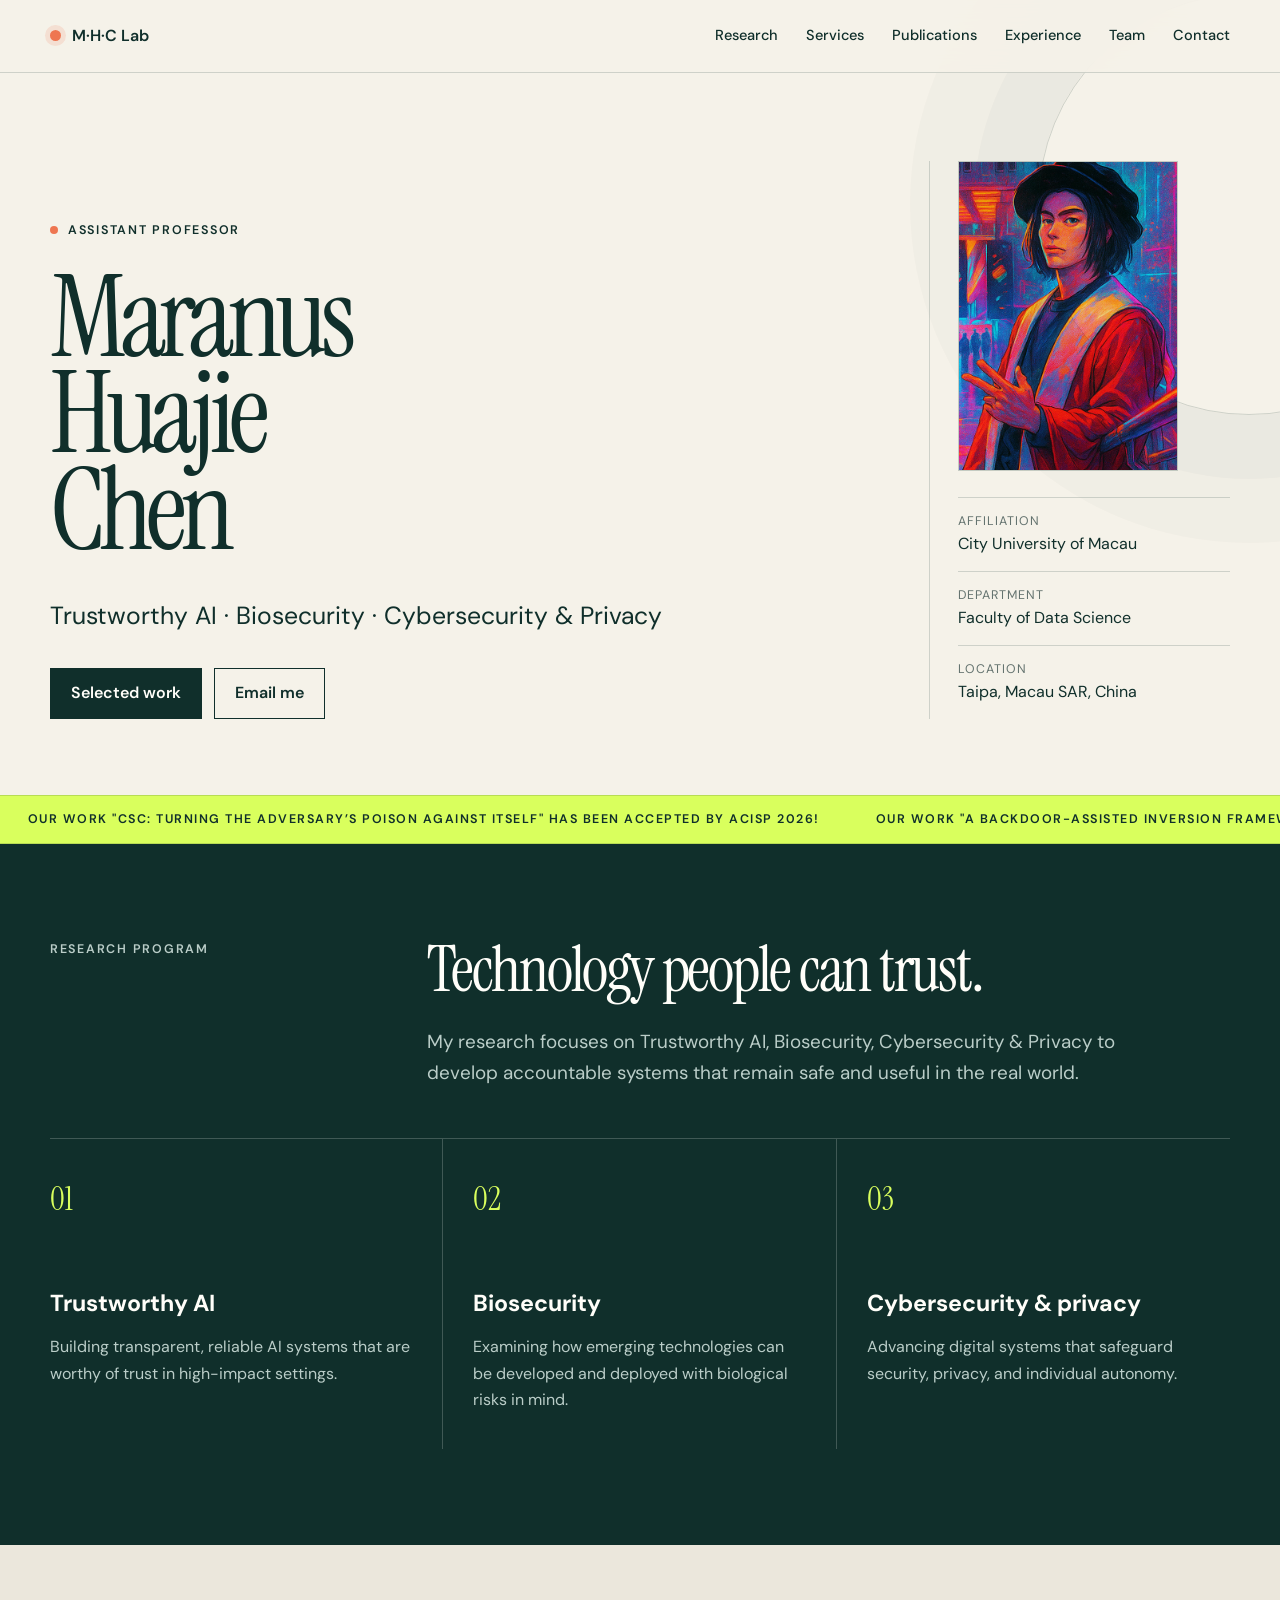
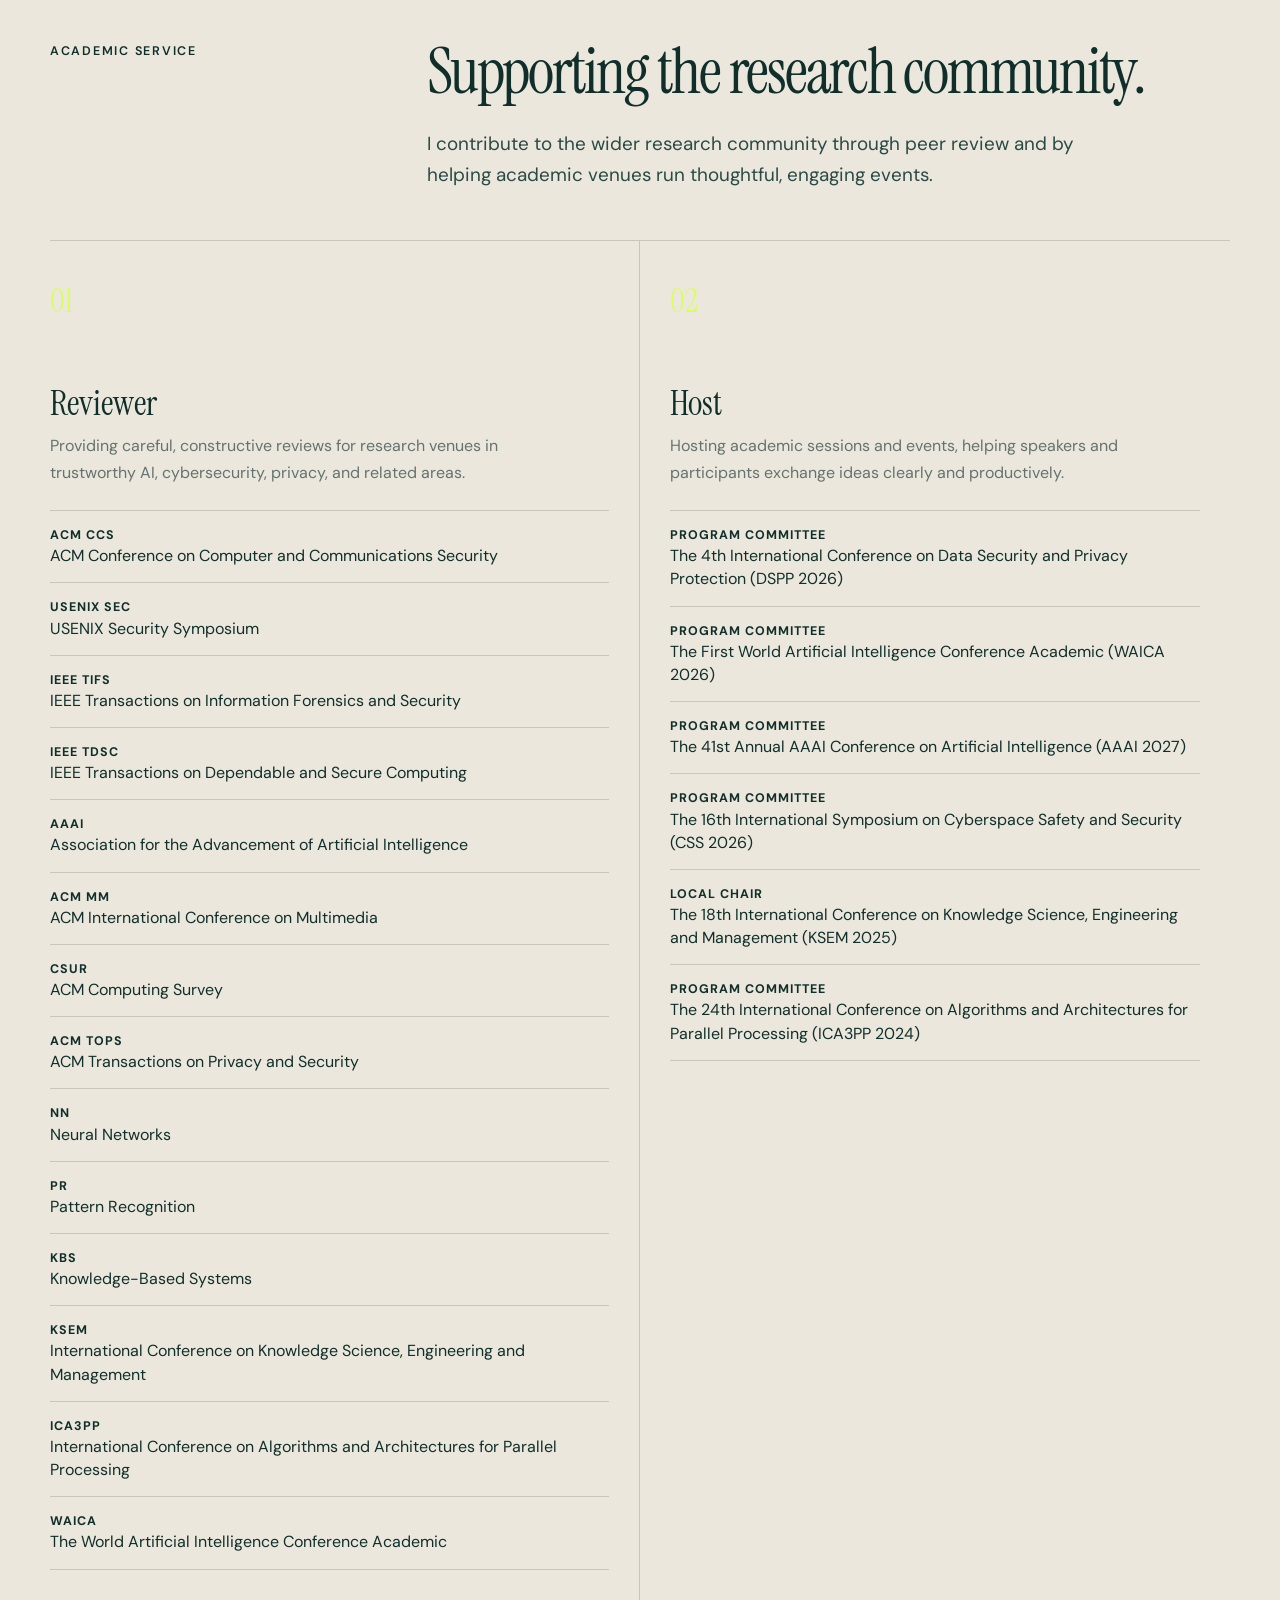
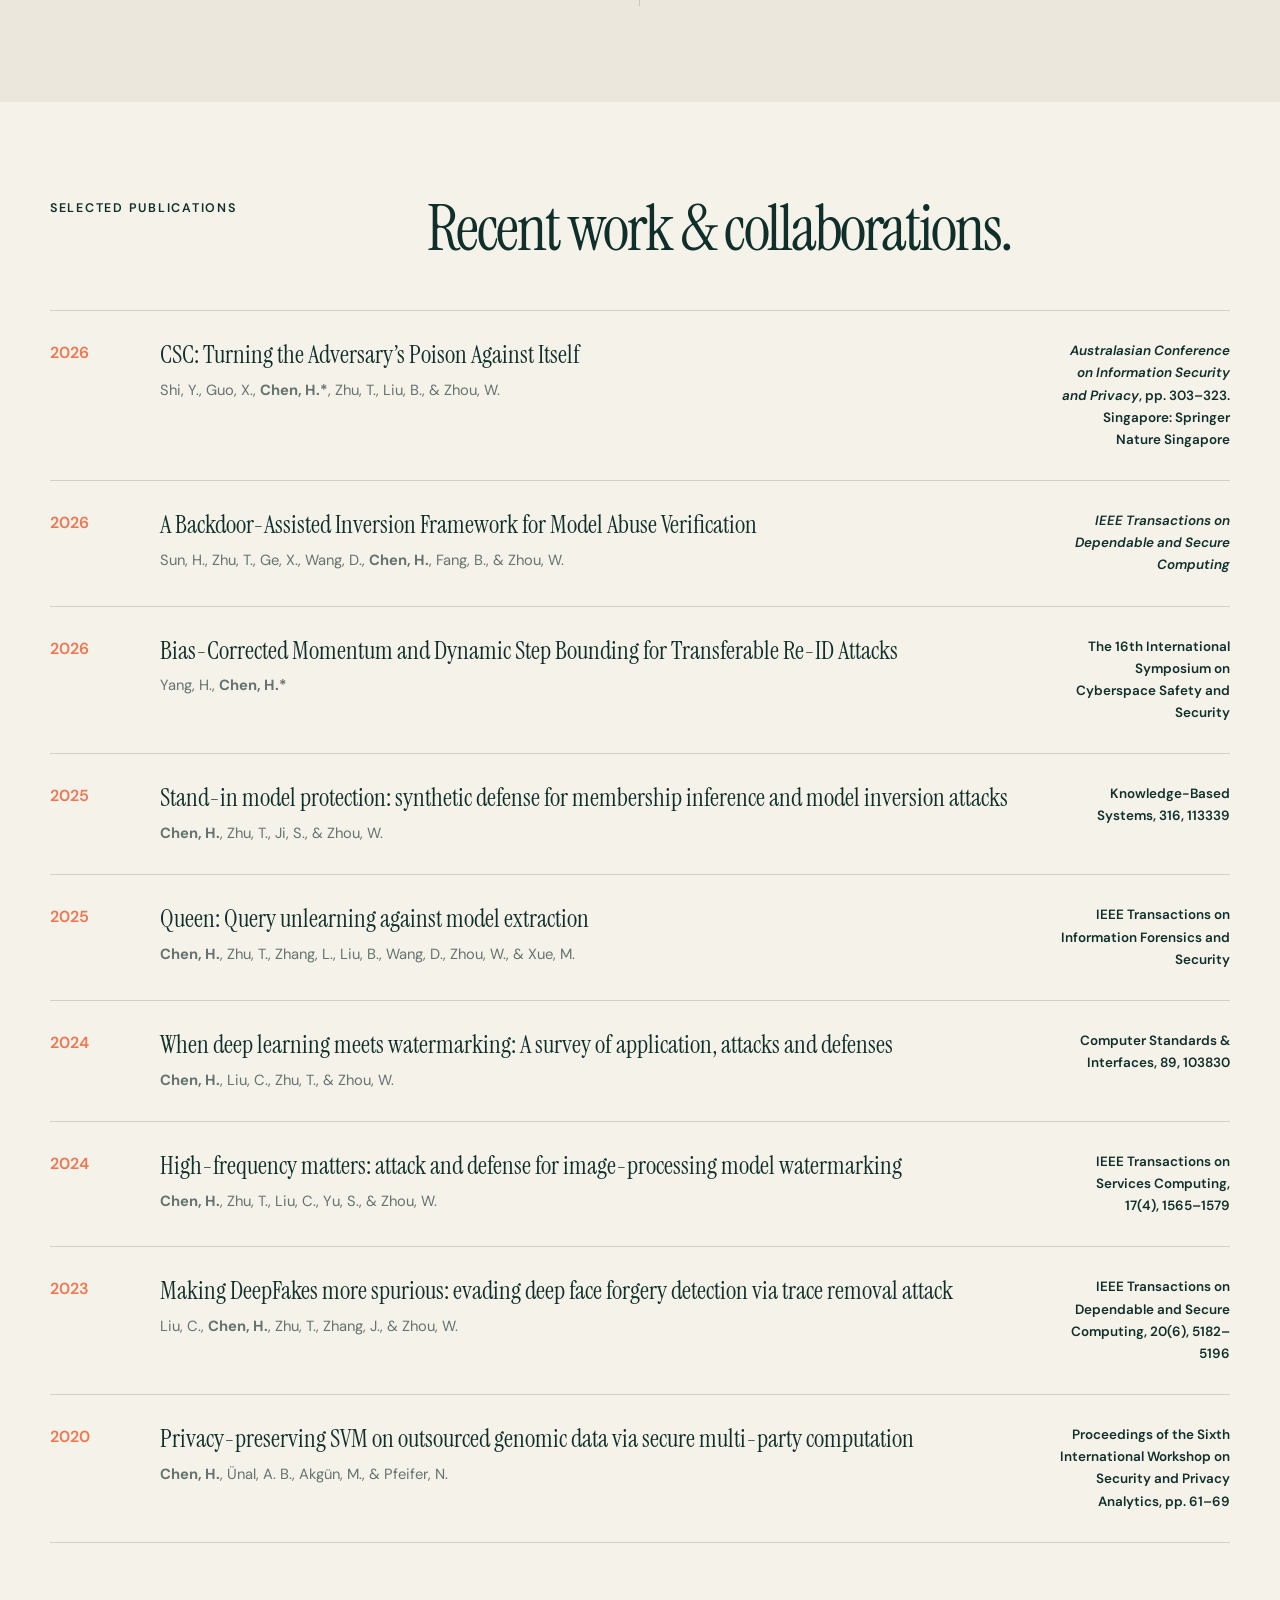
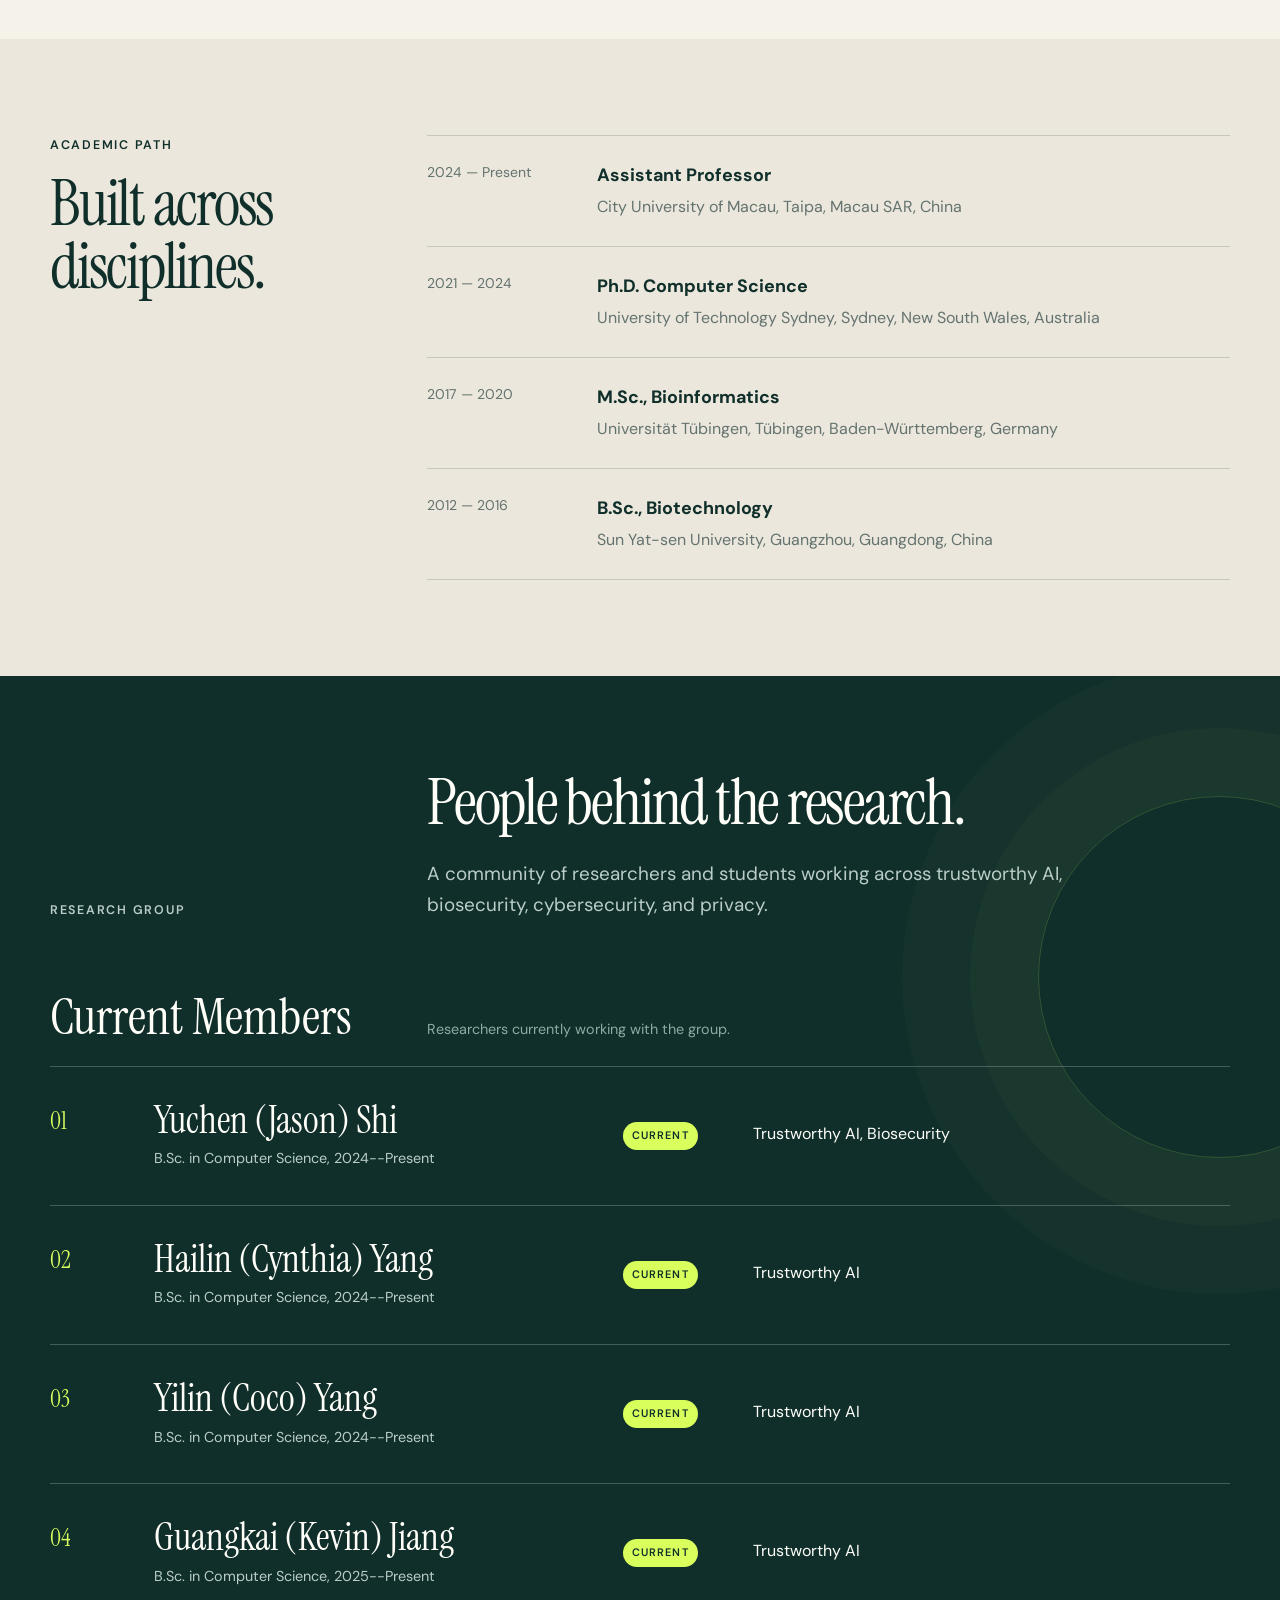
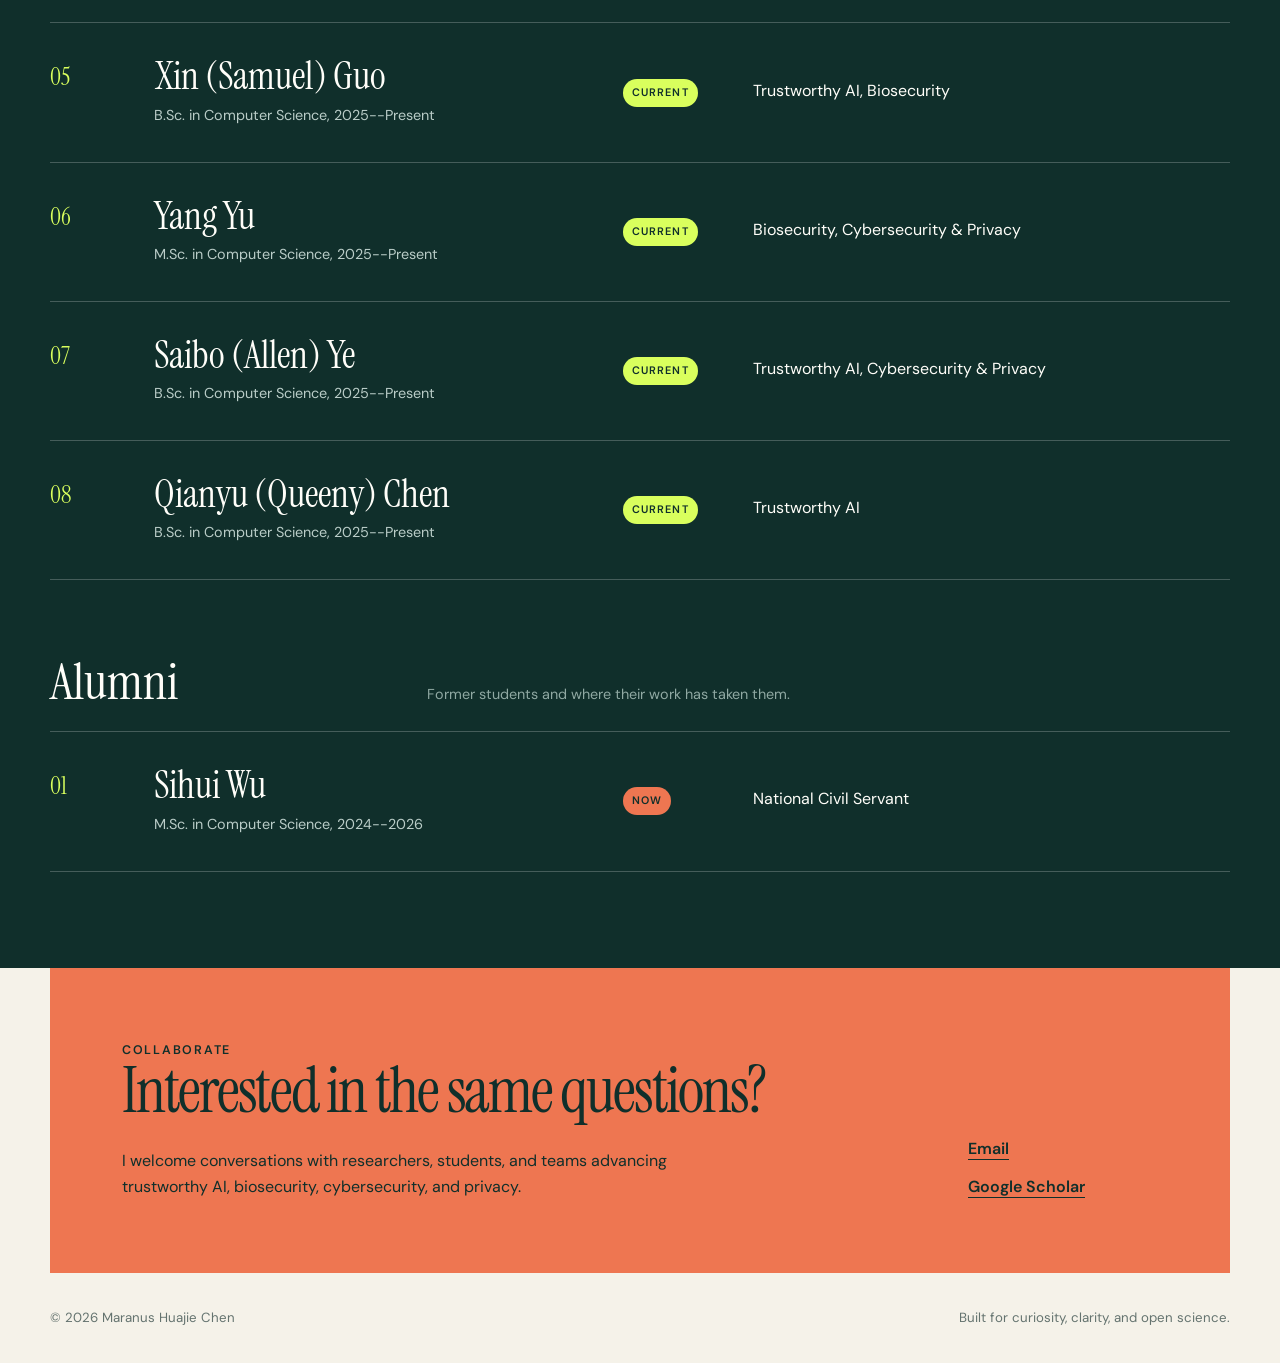
==== index.html @ 1d6bea23 "Update" ====
<!doctype html>
<html lang="en">
<head>
  <meta charset="utf-8">
  <meta name="viewport" content="width=device-width, initial-scale=1">
  <meta name="description" content="Academic profile and research portfolio for Dr. Maranus Huajie Chen.">
  <meta name="theme-color" content="#102f2b">
  <title>Dr. Maranus Huajie Chen — Researcher</title>
  <link rel="preconnect" href="https://fonts.googleapis.com">
  <link rel="preconnect" href="https://fonts.gstatic.com" crossorigin>
  <link href="https://fonts.googleapis.com/css2?family=DM+Sans:wght@400;500;600&amp;family=Instrument+Serif:ital@0;1&amp;display=swap" rel="stylesheet">
  <link rel="icon" type="image/svg+xml" href="data:image/svg+xml,%3Csvg xmlns='http://www.w3.org/2000/svg' viewBox='0 0 32 32'%3E%3Crect width='32' height='32' rx='8' fill='%23102f2b'/%3E%3Ccircle cx='16' cy='16' r='3' fill='%23e9ff80'/%3E%3Cpath d='M6 16c3-7 17-7 20 0M9 24c7 2 14-3 14-10' fill='none' stroke='%23f6f4ec' stroke-width='2' stroke-linecap='round'/%3E%3C/svg%3E">
  <style>
    :root {
      --ink: #102f2b;
      --paper: #f5f2e9;
      --paper-2: #ebe7dc;
      --accent: #d9ff5d;
      --orange: #ee7651;
      --muted: #64736f;
      --line: rgba(16, 47, 43, .17);
      --white: #fffef9;
      --shadow: 0 22px 70px rgba(16, 47, 43, .12);
    }

    * { box-sizing: border-box; }
    html { scroll-behavior: smooth; overflow-x: hidden; }
    body {
      margin: 0;
      color: var(--ink);
      background: var(--paper);
      font-family: "DM Sans", sans-serif;
      font-size: 16px;
      line-height: 1.65;
      overflow-x: hidden;
    }
    a { color: inherit; }
    button { font: inherit; }
    .shell { width: min(1180px, calc(100% - 40px)); margin-inline: auto; }
    .eyebrow { font-size: .78rem; font-weight: 600; letter-spacing: .14em; text-transform: uppercase; }
    .serif { font-family: "Instrument Serif", serif; font-weight: 400; }

    .site-header {
      position: sticky; top: 0; z-index: 10;
      background: rgba(245, 242, 233, .88);
      border-bottom: 1px solid var(--line);
      backdrop-filter: blur(16px);
    }
    .nav { min-height: 72px; display: flex; align-items: center; justify-content: space-between; gap: 24px; }
    .brand { text-decoration: none; display: inline-flex; align-items: center; gap: 11px; font-weight: 600; }
    .brand-mark { width: 11px; height: 11px; border-radius: 50%; background: var(--orange); box-shadow: 0 0 0 5px rgba(238,118,81,.15); }
    .nav-links { display: flex; align-items: center; gap: 28px; }
    .nav-links a { text-decoration: none; font-size: .91rem; font-weight: 500; }
    .nav-links a:hover, .nav-links a:focus-visible { text-decoration: underline; text-underline-offset: 6px; }
    .menu-button { display: none; border: 0; background: none; color: var(--ink); padding: 8px; cursor: pointer; }

    .hero { padding: 88px 0 76px; position: relative; }
    .hero::after {
      content: ""; position: absolute; width: 420px; height: 420px; right: -180px; top: -80px;
      border: 1px solid var(--line); border-radius: 50%; box-shadow: 0 0 0 64px rgba(16,47,43,.025), 0 0 0 128px rgba(16,47,43,.018);
      pointer-events: none;
    }
    .hero-grid { display: grid; grid-template-columns: 1.45fr .55fr; gap: 84px; align-items: end; }
    .status { display: inline-flex; align-items: center; gap: 10px; margin-bottom: 28px; }
    .status::before { content: ""; width: 8px; height: 8px; border-radius: 50%; background: var(--orange); }
    h1 { margin: 0; font-size: clamp(4.2rem, 9vw, 8.8rem); line-height: .84; letter-spacing: -.055em; }
    h1 em { color: var(--ink); font-style: normal; }
    .hero-copy { margin: 38px 0 0; max-width: 720px; font-size: clamp(1.18rem, 2vw, 1.55rem); line-height: 1.5; }
    .hero-aside { border-left: 1px solid var(--line); padding-left: 28px; }
    .id-photo { width: min(100%, 220px); aspect-ratio: 81 / 114; margin: 0 0 26px; overflow: hidden; border: 1px solid var(--line); background: rgba(16,47,43,.045); }
    .id-photo img { display: block; width: 100%; height: 100%; object-fit: cover; }
    .meta-list { list-style: none; padding: 0; margin: 14px 0 0; }
    .meta-list li { padding: 13px 0; border-top: 1px solid var(--line); }
    .meta-list span { display: block; color: var(--muted); font-size: .78rem; text-transform: uppercase; letter-spacing: .08em; }
    .hero-actions { display: flex; flex-wrap: wrap; gap: 12px; margin-top: 34px; }
    .button { min-height: 48px; padding: 11px 20px; border: 1px solid var(--ink); text-decoration: none; display: inline-flex; align-items: center; justify-content: center; font-weight: 600; transition: .2s ease; }
    .button.primary { background: var(--ink); color: var(--white); }
    .button:hover { transform: translateY(-2px); box-shadow: 4px 4px 0 var(--orange); }

    .ticker { overflow: hidden; max-width: 100vw; contain: paint; border-block: 1px solid var(--line); background: var(--accent); }
    .ticker-track { display: flex; width: max-content; animation: drift 28s linear infinite; }
    .ticker span { padding: 13px 28px; font-size: .78rem; font-weight: 600; text-transform: uppercase; letter-spacing: .12em; }
    @keyframes drift { to { transform: translateX(-50%); } }

    section { padding: 96px 0; }
    .section-head { display: grid; grid-template-columns: .42fr 1fr; gap: 40px; margin-bottom: 50px; align-items: start; }
    h2 { font-size: clamp(2.8rem, 5vw, 5.3rem); line-height: .98; letter-spacing: -.035em; margin: 0; max-width: 780px; }
    .lead { font-size: 1.18rem; max-width: 690px; margin: 0; color: #294a45; }

    .research { background: var(--ink); color: var(--white); }
    .research .eyebrow, .research .lead { color: #bacdc8; }
    .research-grid { display: grid; grid-template-columns: repeat(3, 1fr); border-top: 1px solid rgba(255,255,255,.2); }
    .research-card { padding: 34px 30px 36px 0; border-right: 1px solid rgba(255,255,255,.2); min-height: 280px; }
    .research-card + .research-card { padding-left: 30px; }
    .research-card:last-child { border-right: 0; }
    .number { color: var(--accent); font-family: "Instrument Serif", serif; font-size: 2rem; }
    .research-card h3 { margin: 58px 0 12px; font-size: 1.45rem; }
    .research-card p { color: #bacdc8; margin: 0; }

    .services { background: var(--paper-2); }
    .service-grid { display: grid; grid-template-columns: repeat(2, 1fr); border-top: 1px solid var(--line); }
    .service-card { padding: 34px 30px 36px 0; border-right: 1px solid var(--line); }
    .service-card + .service-card { padding-left: 30px; border-right: 0; }
    .service-card h3 { margin: 58px 0 12px; font-family: "Instrument Serif", serif; font-size: 2.2rem; font-weight: 400; line-height: 1; }
    .service-card p { margin: 0; color: var(--muted); max-width: 480px; }
    .service-list { list-style: none; padding: 0; margin: 24px 0 0; border-top: 1px solid var(--line); }
    .service-list li { padding: 15px 0; border-bottom: 1px solid var(--line); line-height: 1.45; }
    .service-list strong { display: block; font-size: .78rem; letter-spacing: .08em; text-transform: uppercase; }

    .publication-list { border-top: 1px solid var(--line); }
    .publication { display: grid; grid-template-columns: 85px 1fr 170px; gap: 25px; padding: 29px 0; border-bottom: 1px solid var(--line); align-items: start; }
    .year { color: var(--orange); font-weight: 600; }
    .publication h3 { font-family: "Instrument Serif", serif; font-size: 1.55rem; line-height: 1.2; margin: 0 0 8px; font-weight: 400; }
    .publication p { margin: 0; color: var(--muted); font-size: .92rem; }
    .publication p strong { font-weight: 700; }
    .journal { text-align: right; font-size: .84rem; font-weight: 600; }

    .timeline-wrap { display: grid; grid-template-columns: .42fr 1fr; gap: 40px; }
    .timeline { border-top: 1px solid var(--line); }
    .timeline-item { display: grid; grid-template-columns: 145px 1fr; gap: 25px; padding: 25px 0; border-bottom: 1px solid var(--line); }
    .timeline-item time { color: var(--muted); font-size: .88rem; }
    .timeline-item h3 { margin: 0 0 4px; font-size: 1.12rem; }
    .timeline-item p { margin: 0; color: var(--muted); }

    .team { background: var(--ink); color: var(--white); overflow: hidden; position: relative; }
    .team::after { content: ""; position: absolute; right: -120px; top: 120px; width: 360px; height: 360px; border: 1px solid rgba(217,255,93,.18); border-radius: 50%; box-shadow: 0 0 0 68px rgba(217,255,93,.025), 0 0 0 136px rgba(217,255,93,.018); pointer-events: none; }
    .team .shell { position: relative; z-index: 1; }
    .team .eyebrow, .team .lead { color: #bacdc8; }
    .team-intro { display: grid; grid-template-columns: .42fr 1fr; gap: 40px; align-items: end; margin-bottom: 70px; }
    .team-intro h2 { max-width: 850px; }
    .team-group + .team-group { margin-top: 76px; }
    .team-group-head { display: grid; grid-template-columns: .42fr 1fr; gap: 40px; align-items: baseline; margin-bottom: 24px; }
    .team-group-head h3 { margin: 0; font-family: "Instrument Serif", serif; font-size: clamp(2.1rem,4vw,3.6rem); font-weight: 400; line-height: 1; }
    .team-group-head p { margin: 0; color: #90a9a3; font-size: .9rem; }
    .team-list { border-top: 1px solid rgba(255,255,255,.22); }
    .team-member { display: grid; grid-template-columns: 72px minmax(220px,.72fr) minmax(240px,1fr); gap: 32px; padding: 34px 0; border-bottom: 1px solid rgba(255,255,255,.22); align-items: center; transition: background .2s ease, padding .2s ease; }
    .team-member:hover { background: rgba(255,255,255,.035); padding-left: 18px; padding-right: 18px; }
    .member-index { color: var(--accent); font-family: "Instrument Serif", serif; font-size: 1.5rem; align-self: start; }
    .team-member h4 { margin: 0 0 8px; font-family: "Instrument Serif", serif; font-size: clamp(1.8rem,3vw,2.55rem); font-weight: 400; line-height: 1; }
    .member-title { margin: 0; color: #bacdc8; font-size: .9rem; }
    .member-state { display: grid; grid-template-columns: 110px 1fr; gap: 20px; align-items: start; }
    .member-state-label { width: fit-content; padding: 5px 9px; color: var(--ink); background: var(--accent); border-radius: 999px; font-size: .68rem; font-weight: 600; letter-spacing: .1em; text-transform: uppercase; }
    .alumni-group .member-state-label { background: var(--orange); }
    .member-state p { margin: 0; color: var(--white); line-height: 1.45; }
    .member-state p span { display: block; margin-top: 4px; color: #90a9a3; font-size: .86rem; }

    .contact { padding: 0; }
    .contact-card { background: var(--orange); padding: 72px; display: grid; grid-template-columns: 1fr auto; align-items: end; gap: 40px; }
    .contact h2 { max-width: 700px; }
    .contact p { max-width: 620px; margin: 25px 0 0; }
    .contact-links { display: grid; gap: 12px; min-width: 190px; }
    .contact-links a { font-weight: 600; text-decoration-thickness: 1px; text-underline-offset: 5px; }
    footer { padding: 34px 0; }
    .footer-row { display: flex; justify-content: space-between; gap: 20px; color: var(--muted); font-size: .83rem; }

    .reveal { opacity: 0; transform: translateY(18px); transition: opacity .7s ease, transform .7s ease; }
    .reveal.visible { opacity: 1; transform: none; }
    :focus-visible { outline: 3px solid var(--orange); outline-offset: 4px; }

    @media (max-width: 820px) {
      .nav-links { display: none; position: absolute; top: 72px; left: 0; right: 0; background: var(--paper); padding: 24px 20px; border-bottom: 1px solid var(--line); flex-direction: column; align-items: flex-start; }
      .nav-links.open { display: flex; }
      .menu-button { display: block; }
      .hero { padding-top: 64px; }
      .hero-grid, .section-head, .timeline-wrap, .team-intro, .contact-card { grid-template-columns: 1fr; gap: 32px; }
      .hero-aside { border-left: 0; border-top: 1px solid var(--line); padding: 24px 0 0; }
      .id-photo { width: min(220px, 100%); }
      .research-grid { grid-template-columns: 1fr; }
      .research-card, .research-card + .research-card { padding: 30px 0; border-right: 0; border-bottom: 1px solid rgba(255,255,255,.2); min-height: auto; }
      .research-card h3 { margin-top: 24px; }
      .service-grid { grid-template-columns: 1fr; }
      .service-card, .service-card + .service-card { padding: 30px 0; border-right: 0; border-bottom: 1px solid var(--line); }
      .service-card:last-child { border-bottom: 0; }
      .service-card h3 { margin-top: 24px; }
      .publication { grid-template-columns: 64px 1fr; }
      .journal { grid-column: 2; text-align: left; }
      .contact-card { padding: 48px 28px; }
      .team-member { grid-template-columns: 52px 1fr; gap: 22px; }
      .member-state { grid-column: 2; }
    }
    @media (max-width: 520px) {
      .shell { width: min(100% - 28px, 1180px); }
      h1 { font-size: clamp(3.5rem, 19vw, 5.3rem); }
      section { padding: 72px 0; }
      .publication { grid-template-columns: 1fr; gap: 8px; }
      .journal { grid-column: 1; }
      .timeline-item { grid-template-columns: 1fr; gap: 4px; }
      .team-group-head { grid-template-columns: 1fr; gap: 8px; }
      .team-member { grid-template-columns: 1fr; gap: 12px; }
      .member-index { font-size: 1rem; }
      .member-state { grid-column: 1; grid-template-columns: 1fr; gap: 10px; margin-top: 8px; }
      .footer-row { flex-direction: column; }
    }
    @media (prefers-reduced-motion: reduce) {
      html { scroll-behavior: auto; }
      .ticker-track { animation: none; }
      .reveal { opacity: 1; transform: none; transition: none; }
    }
  </style>
</head>
<body>
  <header class="site-header">
    <nav class="nav shell" aria-label="Primary navigation">
      <a class="brand" href="#top"><span class="brand-mark" aria-hidden="true"></span> M·H·C Lab</a>
      <button class="menu-button" type="button" aria-expanded="false" aria-controls="nav-links" aria-label="Open navigation">
        <svg width="24" height="24" viewBox="0 0 24 24" fill="none" stroke="currentColor" stroke-width="1.8" aria-hidden="true"><path d="M4 7h16M4 12h16M4 17h16"/></svg>
      </button>
      <div class="nav-links" id="nav-links">
        <a href="#research">Research</a>
        <a href="#services">Services</a>
        <a href="#publications">Publications</a>
        <a href="#experience">Experience</a>
        <a href="#team">Team</a>
        <a href="#contact">Contact</a>
      </div>
    </nav>
  </header>

  <main id="top">
    <section class="hero">
      <div class="shell hero-grid">
        <div>
          <div class="status eyebrow">Assistant Professor</div>
          <h1 class="serif">Maranus<br><em>Huajie</em><br>Chen</h1>
          <p class="hero-copy">Trustworthy AI · Biosecurity · Cybersecurity & Privacy</p>
          <div class="hero-actions">
            <a class="button primary" href="#publications">Selected work</a>
            <a class="button" href="mailto:hjchen@cityu.edu.mo">Email me</a>
          </div>
        </div>
        <aside class="hero-aside" aria-label="Researcher details">
          <div class="id-photo"><img src="avatar.png" alt="Maranus Huajie Chen"></div>
          <ul class="meta-list">
            <li><span>Affiliation</span>City University of Macau</li>
            <li><span>Department</span>Faculty of Data Science</li>
            <li><span>Location</span>Taipa, Macau SAR, China</li>
          </ul>
        </aside>
      </div>
    </section>

    <div class="ticker" aria-hidden="true">
      <div class="ticker-track">
        <span>Our Work "CSC: Turning the Adversary’s Poison Against Itself" has been accepted by ACISP 2026!</span>
        <span>Our Work "A Backdoor-Assisted Inversion Framework for Model Abuse Verification" has been accepted by IEEE TDSC!</span>
        <span>Our Work "Bias-Corrected Momentum and Dynamic Step Bounding for Transferable Re-ID Attacks" has been accepted by CSS 2026!</span>
      </div>
    </div>

    <section class="research" id="research">
      <div class="shell">
        <div class="section-head reveal">
          <div class="eyebrow">Research program</div>
          <div><h2 class="serif">Technology people can trust.</h2><p class="lead" style="margin-top:24px">My research focuses on Trustworthy AI, Biosecurity, Cybersecurity & Privacy to develop accountable systems that remain safe and useful in the real world.</p></div>
        </div>
        <div class="research-grid reveal">
          <article class="research-card"><div class="number">01</div><h3>Trustworthy AI</h3><p>Building transparent, reliable AI systems that are worthy of trust in high-impact settings.</p></article>
          <article class="research-card"><div class="number">02</div><h3>Biosecurity</h3><p>Examining how emerging technologies can be developed and deployed with biological risks in mind.</p></article>
          <article class="research-card"><div class="number">03</div><h3>Cybersecurity &amp; privacy</h3><p>Advancing digital systems that safeguard security, privacy, and individual autonomy.</p></article>
        </div>
      </div>
    </section>

    <section class="services" id="services">
      <div class="shell">
        <div class="section-head reveal">
          <div class="eyebrow">Academic service</div>
          <div><h2 class="serif">Supporting the research community.</h2><p class="lead" style="margin-top:24px">I contribute to the wider research community through peer review and by helping academic venues run thoughtful, engaging events.</p></div>
        </div>
        <div class="service-grid reveal">
          <article class="service-card"><div class="number">01</div><h3>Reviewer</h3><p>Providing careful, constructive reviews for research venues in trustworthy AI, cybersecurity, privacy, and related areas.</p><ul class="service-list">
            <li><strong>ACM CCS</strong>ACM Conference on Computer and Communications Security</li>
            <li><strong>USENIX Sec</strong>USENIX Security Symposium</li>
            <li><strong>IEEE TIFS</strong>IEEE Transactions on Information Forensics and Security</li>
            <li><strong>IEEE TDSC</strong>IEEE Transactions on Dependable and Secure Computing</li>
            <li><strong>AAAI</strong>Association for the Advancement of Artificial Intelligence</li>
            <li><strong>ACM MM</strong>ACM International Conference on Multimedia</li>
            <li><strong>CSUR</strong>ACM Computing Survey</li>
            <li><strong>ACM TOPS</strong>ACM Transactions on Privacy and Security</li>
            <li><strong>NN</strong>Neural Networks</li>
            <li><strong>PR</strong>Pattern Recognition</li>
            <li><strong>KBS</strong>Knowledge-Based Systems</li>
            <li><strong>KSEM</strong>International Conference on Knowledge Science, Engineering and Management</li>
            <li><strong>ICA3PP</strong>International Conference on Algorithms and Architectures for Parallel Processing</li>
            <li><strong>WAICA</strong>The World Artificial Intelligence Conference Academic</li>
          </ul></article>
          <article class="service-card"><div class="number">02</div><h3>Host</h3><p>Hosting academic sessions and events, helping speakers and participants exchange ideas clearly and productively.</p><ul class="service-list">
            <li><strong>Program Committee</strong>The 4th International Conference on Data Security and Privacy Protection (DSPP 2026)</li>
            <li><strong>Program Committee</strong>The First World Artificial Intelligence Conference Academic (WAICA 2026)</li>
            <li><strong>Program Committee</strong>The 41st Annual AAAI Conference on Artificial Intelligence (AAAI 2027)</li>
            <li><strong>Program Committee</strong>The 16th International Symposium on Cyberspace Safety and Security (CSS 2026)</li>
            <li><strong>Local Chair</strong>The 18th International Conference on Knowledge Science, Engineering and Management (KSEM 2025)</li>
            <li><strong>Program Committee</strong>The 24th International Conference on Algorithms and Architectures for Parallel Processing (ICA3PP 2024)</li>
          </ul></article>
        </div>
      </div>
    </section>

    <section id="publications">
      <div class="shell">
        <div class="section-head reveal">
          <div class="eyebrow">Selected publications</div>
          <h2 class="serif">Recent work &amp; collaborations.</h2>
        </div>
        <div class="publication-list reveal">
          <article class="publication"><div class="year">2026</div><div><h3>CSC: Turning the Adversary’s Poison Against Itself</h3><p>Shi, Y., Guo, X., <strong>Chen, H.*</strong>, Zhu, T., Liu, B., &amp; Zhou, W.</p></div><div class="journal"><em>Australasian Conference on Information Security and Privacy</em>, pp. 303–323. Singapore: Springer Nature Singapore</div></article>
          <article class="publication"><div class="year">2026</div><div><h3>A Backdoor-Assisted Inversion Framework for Model Abuse Verification</h3><p>Sun, H., Zhu, T., Ge, X., Wang, D., <strong>Chen, H.</strong>, Fang, B., &amp; Zhou, W.</p></div><div class="journal"><em>IEEE Transactions on Dependable and Secure Computing</em></div></article>
          <article class="publication"><div class="year">2026</div><div><h3>Bias-Corrected Momentum and Dynamic Step Bounding for Transferable Re-ID Attacks</h3><p>Yang, H., <strong>Chen, H.*</strong></p></div><div class="journal">The 16th International Symposium on Cyberspace Safety and Security</div></article>
          <article class="publication"><div class="year">2025</div><div><h3>Stand-in model protection: synthetic defense for membership inference and model inversion attacks</h3><p><strong>Chen, H.</strong>, Zhu, T., Ji, S., &amp; Zhou, W.</p></div><div class="journal">Knowledge-Based Systems, 316, 113339</div></article>
          <article class="publication"><div class="year">2025</div><div><h3>Queen: Query unlearning against model extraction</h3><p><strong>Chen, H.</strong>, Zhu, T., Zhang, L., Liu, B., Wang, D., Zhou, W., &amp; Xue, M.</p></div><div class="journal">IEEE Transactions on Information Forensics and Security</div></article>
          <article class="publication"><div class="year">2024</div><div><h3>When deep learning meets watermarking: A survey of application, attacks and defenses</h3><p><strong>Chen, H.</strong>, Liu, C., Zhu, T., &amp; Zhou, W.</p></div><div class="journal">Computer Standards &amp; Interfaces, 89, 103830</div></article>
          <article class="publication"><div class="year">2024</div><div><h3>High-frequency matters: attack and defense for image-processing model watermarking</h3><p><strong>Chen, H.</strong>, Zhu, T., Liu, C., Yu, S., &amp; Zhou, W.</p></div><div class="journal">IEEE Transactions on Services Computing, 17(4), 1565–1579</div></article>
          <article class="publication"><div class="year">2023</div><div><h3>Making DeepFakes more spurious: evading deep face forgery detection via trace removal attack</h3><p>Liu, C., <strong>Chen, H.</strong>, Zhu, T., Zhang, J., &amp; Zhou, W.</p></div><div class="journal">IEEE Transactions on Dependable and Secure Computing, 20(6), 5182–5196</div></article>
          <article class="publication"><div class="year">2020</div><div><h3>Privacy-preserving SVM on outsourced genomic data via secure multi-party computation</h3><p><strong>Chen, H.</strong>, Ünal, A. B., Akgün, M., &amp; Pfeifer, N.</p></div><div class="journal">Proceedings of the Sixth International Workshop on Security and Privacy Analytics, pp. 61–69</div></article>
        </div>
      </div>
    </section>

    <section id="experience" style="background:var(--paper-2)">
      <div class="shell timeline-wrap reveal">
        <div><div class="eyebrow">Academic path</div><h2 class="serif" style="font-size:clamp(2.8rem,5vw,4.6rem);margin-top:18px">Built across disciplines.</h2></div>
        <div class="timeline">
          <article class="timeline-item"><time>2024 — Present</time><div><h3>Assistant Professor</h3><p>City University of Macau, Taipa, Macau SAR, China</p></div></article>
          <article class="timeline-item"><time>2021 — 2024</time><div><h3>Ph.D. Computer Science</h3><p>University of Technology Sydney, Sydney, New South Wales, Australia</p></div></article>
          <article class="timeline-item"><time>2017 — 2020</time><div><h3>M.Sc., Bioinformatics</h3><p>Universität Tübingen, Tübingen, Baden-Württemberg, Germany</p></div></article>
          <article class="timeline-item"><time>2012 — 2016</time><div><h3>B.Sc., Biotechnology</h3><p>Sun Yat-sen University, Guangzhou, Guangdong, China</p></div></article>
        </div>
      </div>
    </section>

    <section class="team" id="team">
      <div class="shell">
        <div class="team-intro reveal">
          <div class="eyebrow">Research group</div>
          <div>
            <h2 class="serif">People behind the research.</h2>
            <p class="lead" style="margin-top:24px">A community of researchers and students working across trustworthy AI, biosecurity, cybersecurity, and privacy.</p>
          </div>
        </div>
        <div class="team-group reveal">
          <div class="team-group-head"><h3>Current Members</h3><p>Researchers currently working with the group.</p></div>
          <div class="team-list">
            <article class="team-member"><div class="member-index" aria-hidden="true">01</div><div><h4>Yuchen (Jason) Shi</h4><p class="member-title">B.Sc. in Computer Science, 2024--Present</p></div><div class="member-state"><div class="member-state-label">Current</div><p>Trustworthy AI, Biosecurity<span></span></p></div></article>
            <article class="team-member"><div class="member-index" aria-hidden="true">02</div><div><h4>Hailin (Cynthia) Yang</h4><p class="member-title">B.Sc. in Computer Science, 2024--Present</p></div><div class="member-state"><div class="member-state-label">Current</div><p>Trustworthy AI<span></span></p></div></article>
            <article class="team-member"><div class="member-index" aria-hidden="true">03</div><div><h4>Yilin (Coco) Yang</h4><p class="member-title">B.Sc. in Computer Science, 2024--Present</p></div><div class="member-state"><div class="member-state-label">Current</div><p>Trustworthy AI<span></span></p></div></article>
            <article class="team-member"><div class="member-index" aria-hidden="true">04</div><div><h4>Guangkai (Kevin) Jiang</h4><p class="member-title">B.Sc. in Computer Science, 2025--Present</p></div><div class="member-state"><div class="member-state-label">Current</div><p>Trustworthy AI<span></span></p></div></article>
            <article class="team-member"><div class="member-index" aria-hidden="true">05</div><div><h4>Xin (Samuel) Guo</h4><p class="member-title">B.Sc. in Computer Science, 2025--Present</p></div><div class="member-state"><div class="member-state-label">Current</div><p>Trustworthy AI, Biosecurity<span></span></p></div></article>
            <article class="team-member"><div class="member-index" aria-hidden="true">06</div><div><h4>Yang Yu</h4><p class="member-title">M.Sc. in Computer Science, 2025--Present</p></div><div class="member-state"><div class="member-state-label">Current</div><p>Biosecurity, Cybersecurity & Privacy<span></span></p></div></article>
            <article class="team-member"><div class="member-index" aria-hidden="true">07</div><div><h4>Saibo (Allen) Ye</h4><p class="member-title">B.Sc. in Computer Science, 2025--Present</p></div><div class="member-state"><div class="member-state-label">Current</div><p>Trustworthy AI, Cybersecurity & Privacy<span></span></p></div></article>
            <article class="team-member"><div class="member-index" aria-hidden="true">08</div><div><h4>Qianyu (Queeny) Chen</h4><p class="member-title">B.Sc. in Computer Science, 2025--Present</p></div><div class="member-state"><div class="member-state-label">Current</div><p>Trustworthy AI<span></span></p></div></article>
          </div>
        </div>
        <div class="team-group alumni-group reveal">
          <div class="team-group-head"><h3>Alumni</h3><p>Former students and where their work has taken them.</p></div>
          <div class="team-list">
            <article class="team-member"><div class="member-index" aria-hidden="true">01</div><div><h4>Sihui Wu</h4><p class="member-title">M.Sc. in Computer Science, 2024--2026</p></div><div class="member-state"><div class="member-state-label">Now</div><p>National Civil Servant<span></span></p></div></article>
          </div>
        </div>
      </div>
    </section>

    <section class="contact" id="contact">
      <div class="shell contact-card reveal">
        <div><div class="eyebrow">Collaborate</div><h2 class="serif">Interested in the same questions?</h2><p>I welcome conversations with researchers, students, and teams advancing trustworthy AI, biosecurity, cybersecurity, and privacy.</p></div>
        <div class="contact-links"><a href="mailto:hjchen@cityu.edu.mo">Email</a><a href="https://scholar.google.com/citations?user=HQGopXIAAAAJ&h">Google Scholar</a></div>
      </div>
    </section>
  </main>

  <footer>
    <div class="shell footer-row"><span>© <span id="year"></span> Maranus Huajie Chen</span><span>Built for curiosity, clarity, and open science.</span></div>
  </footer>

  <script>
    const menuButton = document.querySelector('.menu-button');
    const navLinks = document.querySelector('.nav-links');
    menuButton.addEventListener('click', () => {
      const isOpen = navLinks.classList.toggle('open');
      menuButton.setAttribute('aria-expanded', String(isOpen));
      menuButton.setAttribute('aria-label', isOpen ? 'Close navigation' : 'Open navigation');
    });
    navLinks.querySelectorAll('a').forEach(link => link.addEventListener('click', () => {
      navLinks.classList.remove('open');
      menuButton.setAttribute('aria-expanded', 'false');
    }));
    document.getElementById('year').textContent = new Date().getFullYear();
    const observer = new IntersectionObserver(entries => entries.forEach(entry => {
      if (entry.isIntersecting) { entry.target.classList.add('visible'); observer.unobserve(entry.target); }
    }), { threshold: .12 });
    document.querySelectorAll('.reveal').forEach(el => observer.observe(el));
  </script>
</body>
</html>
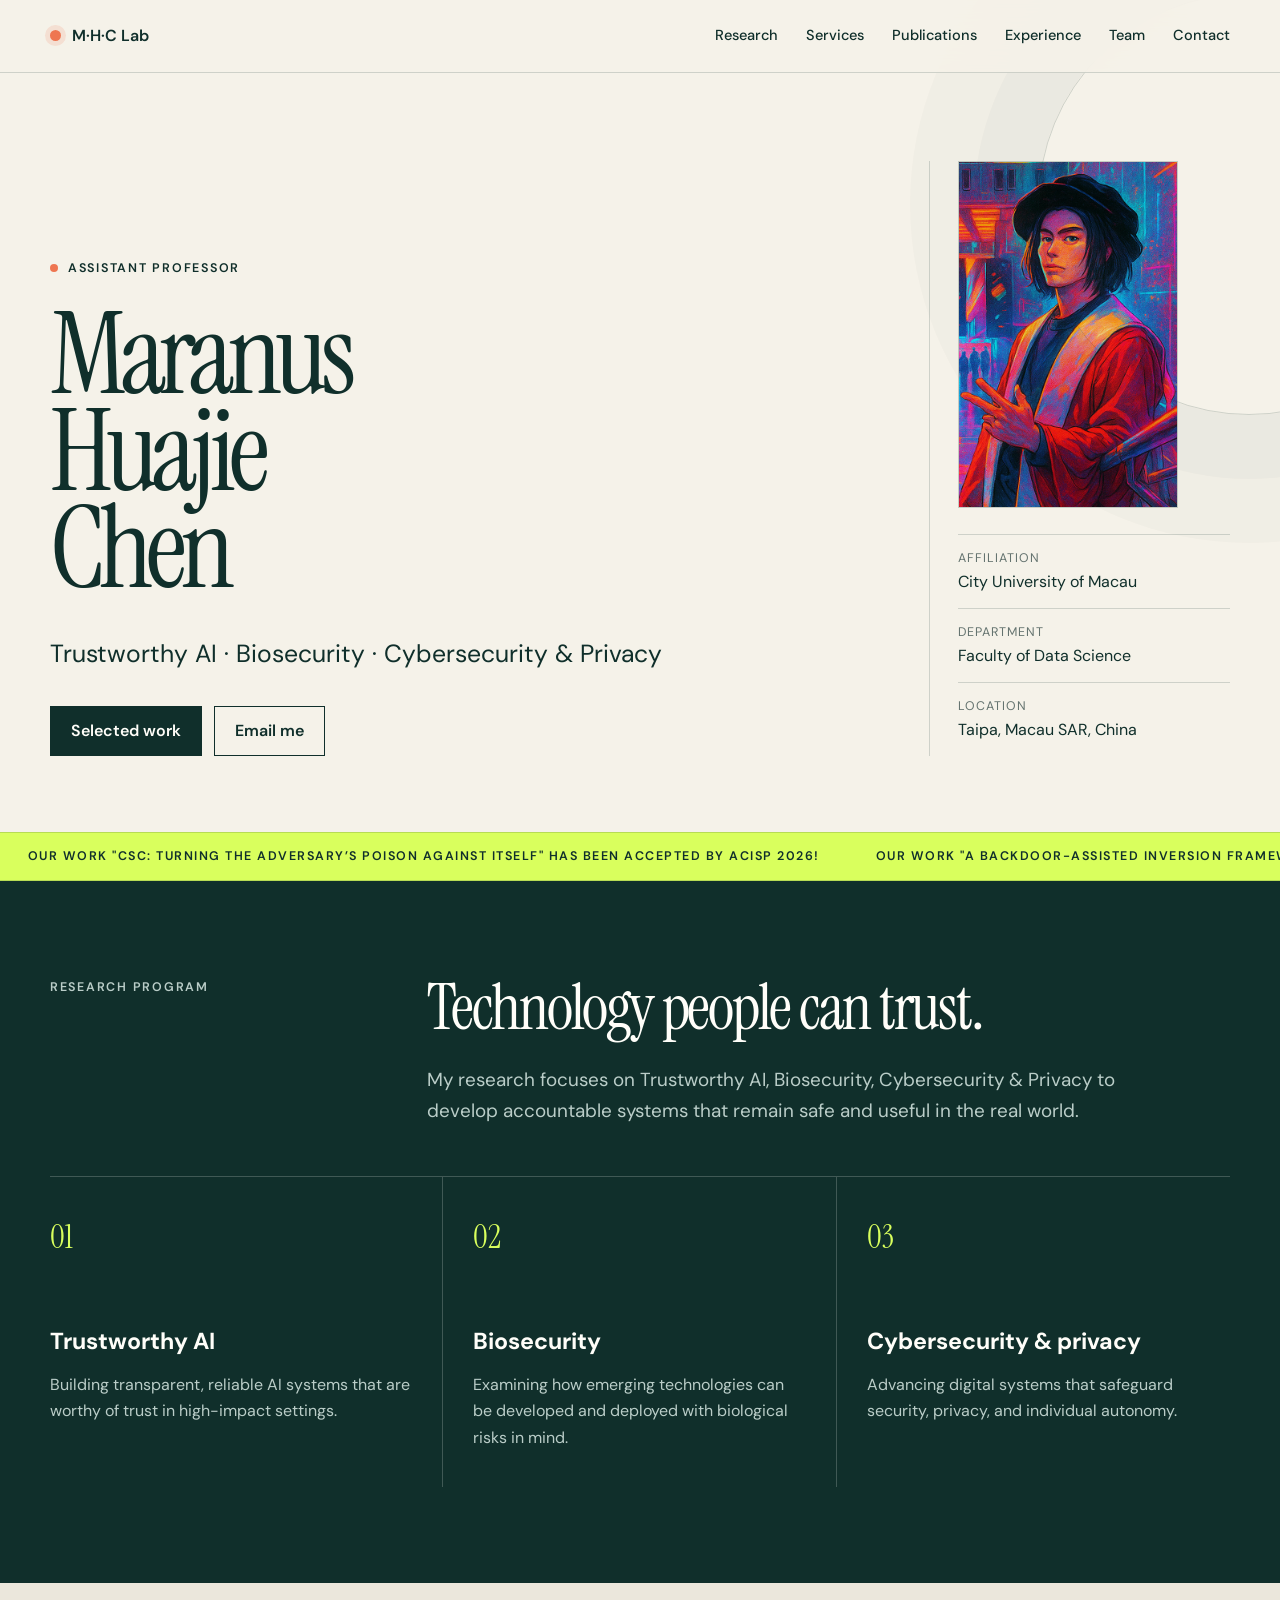
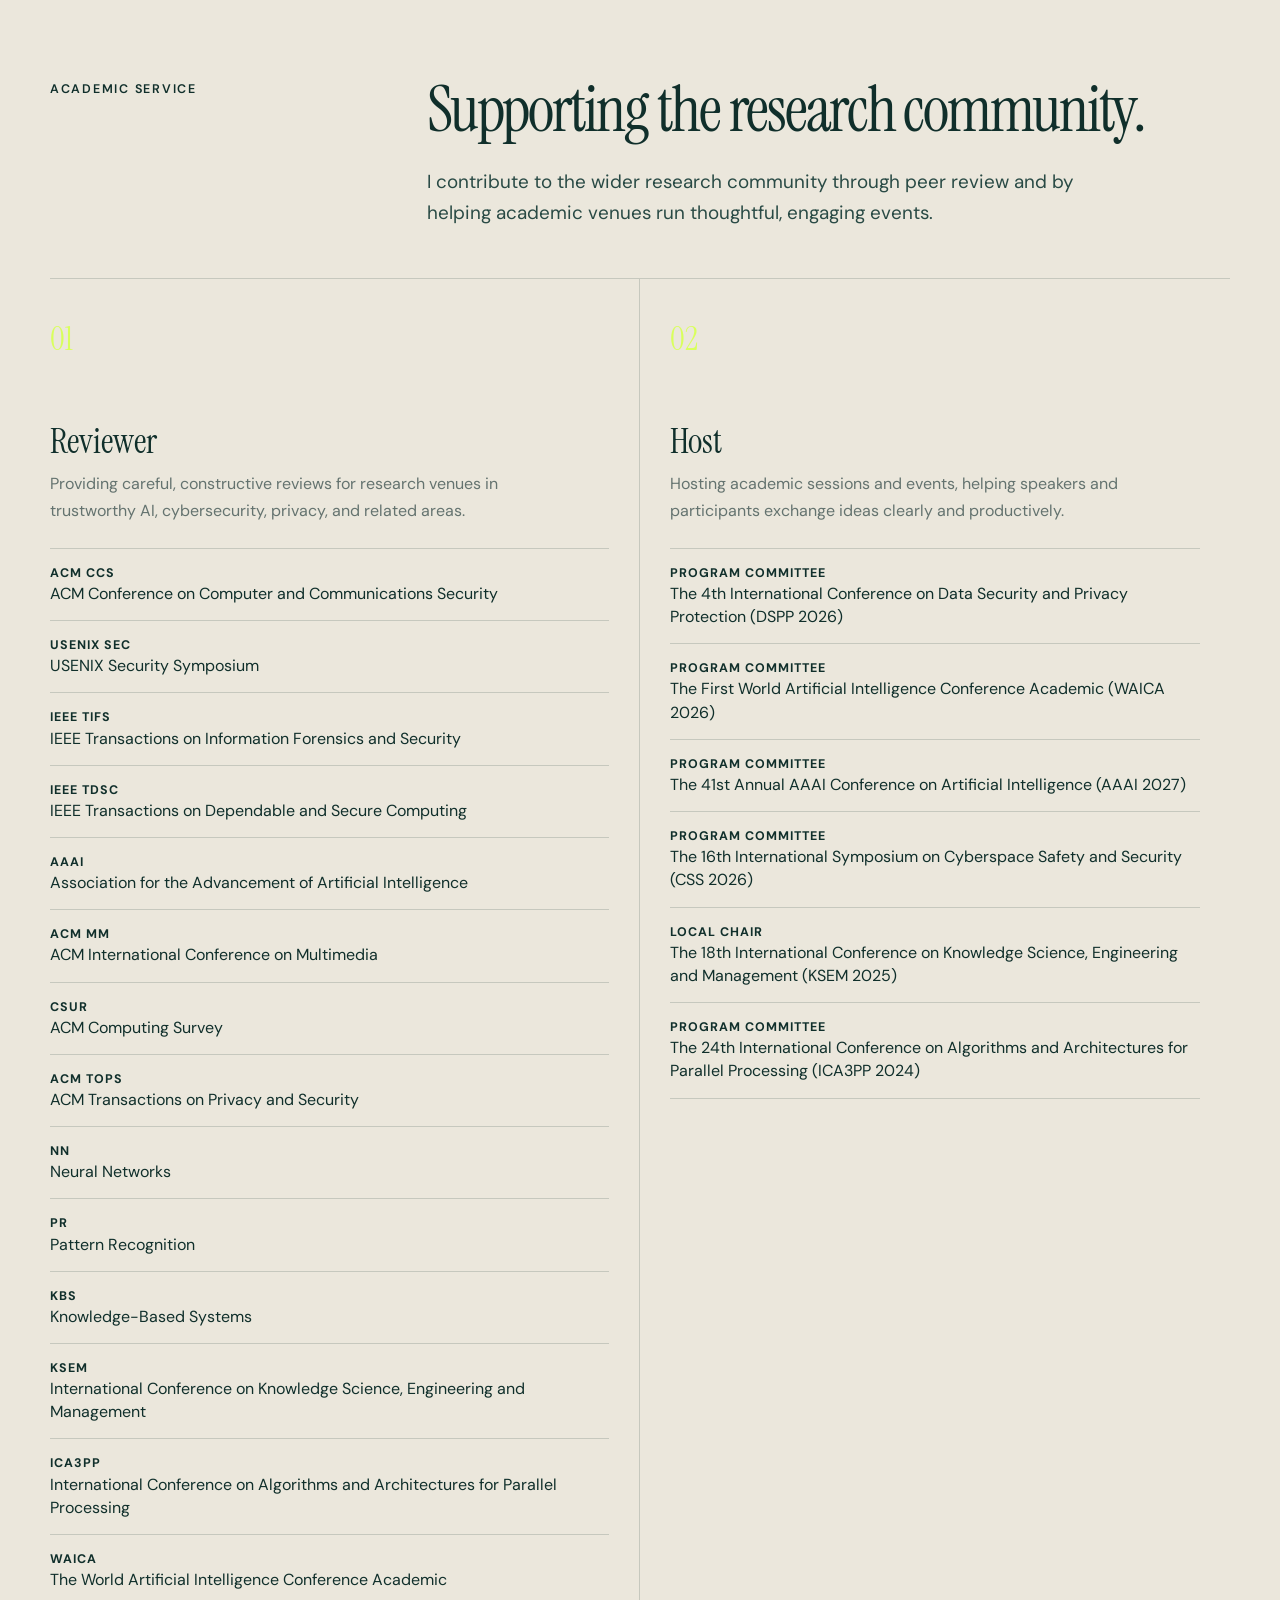
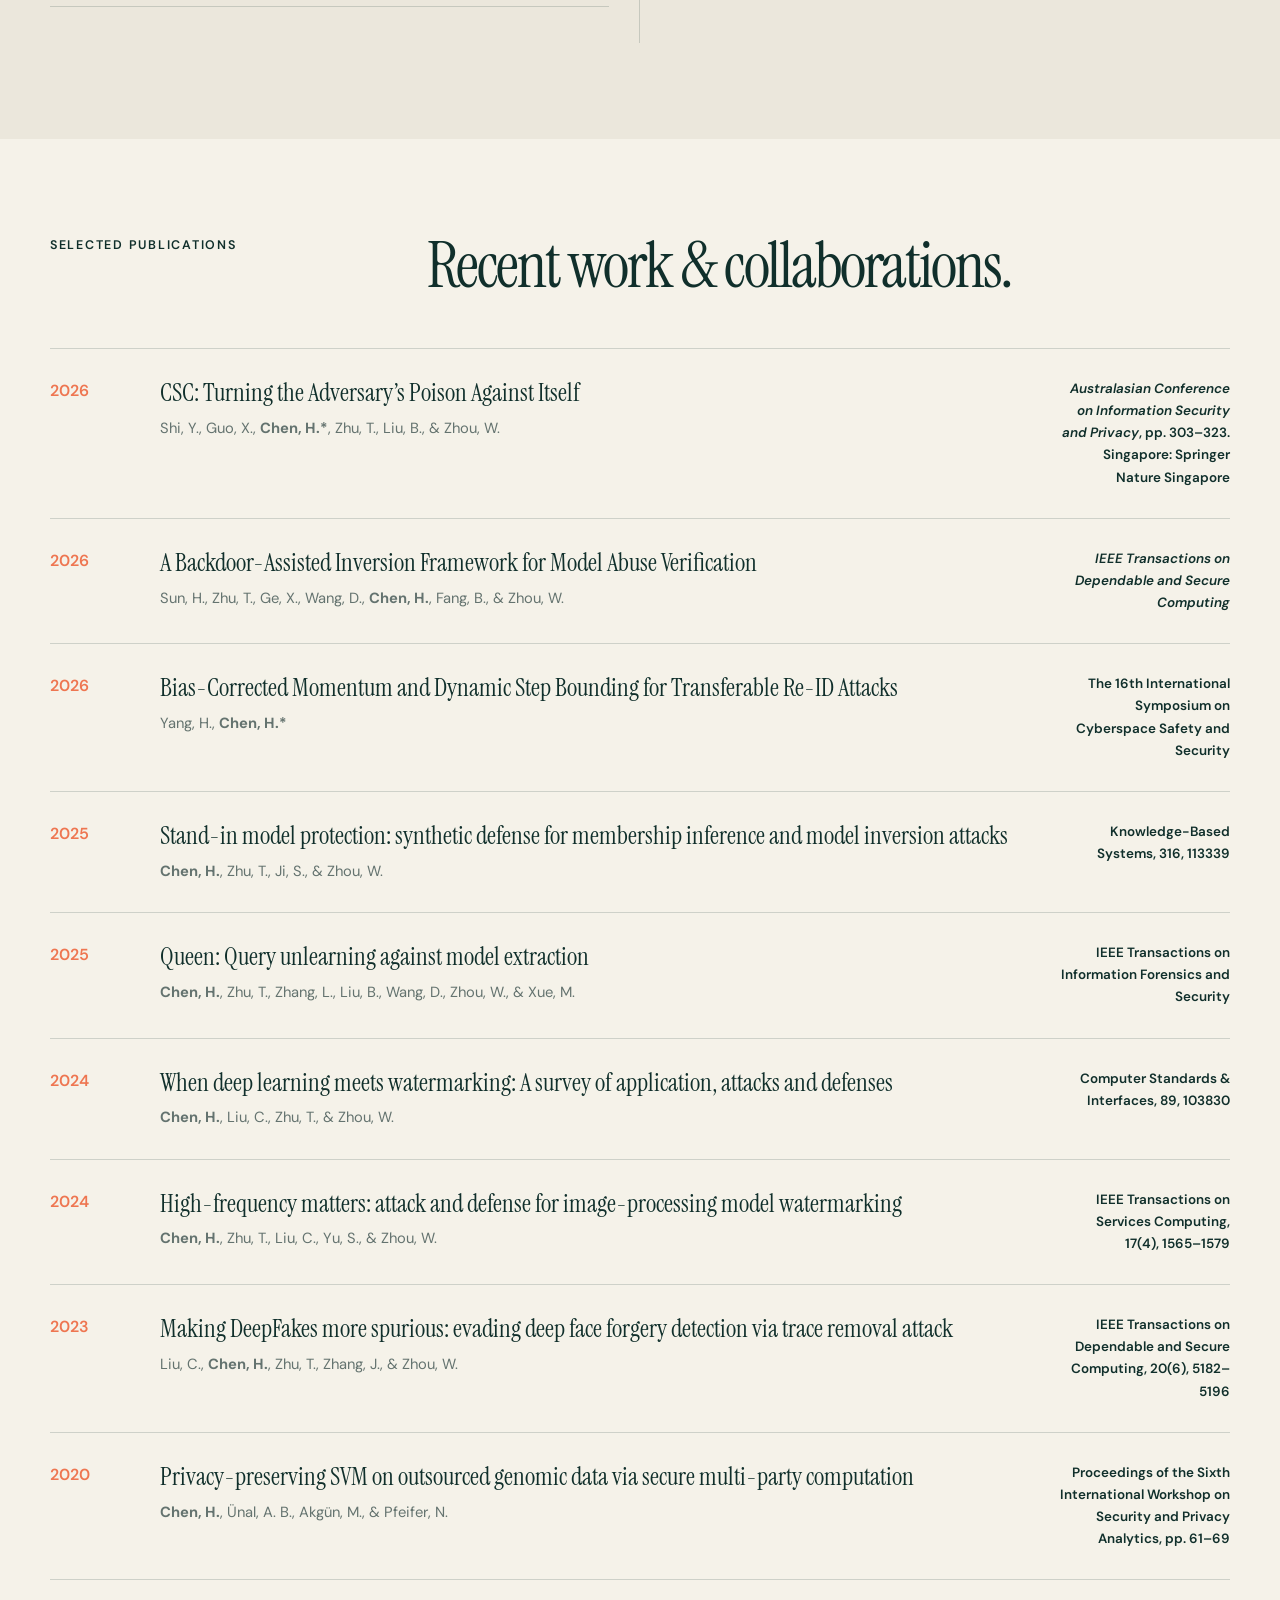
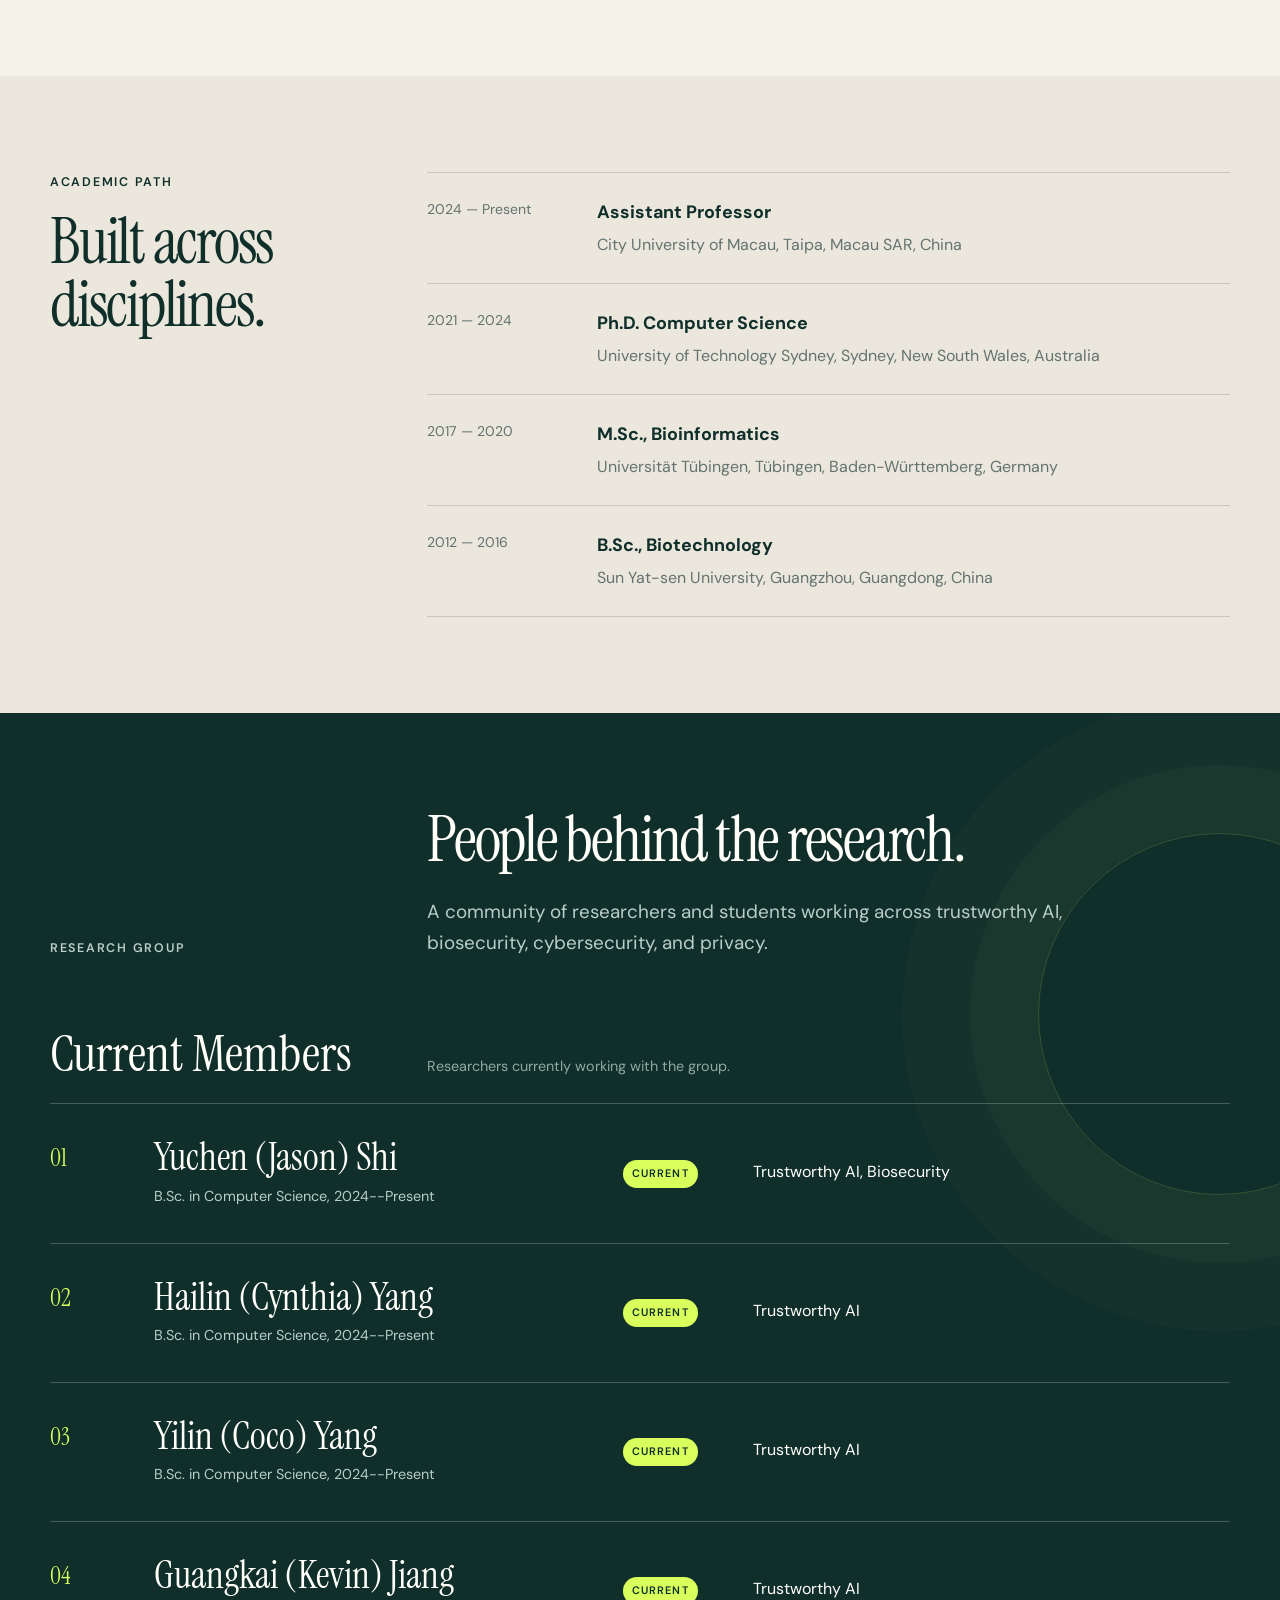
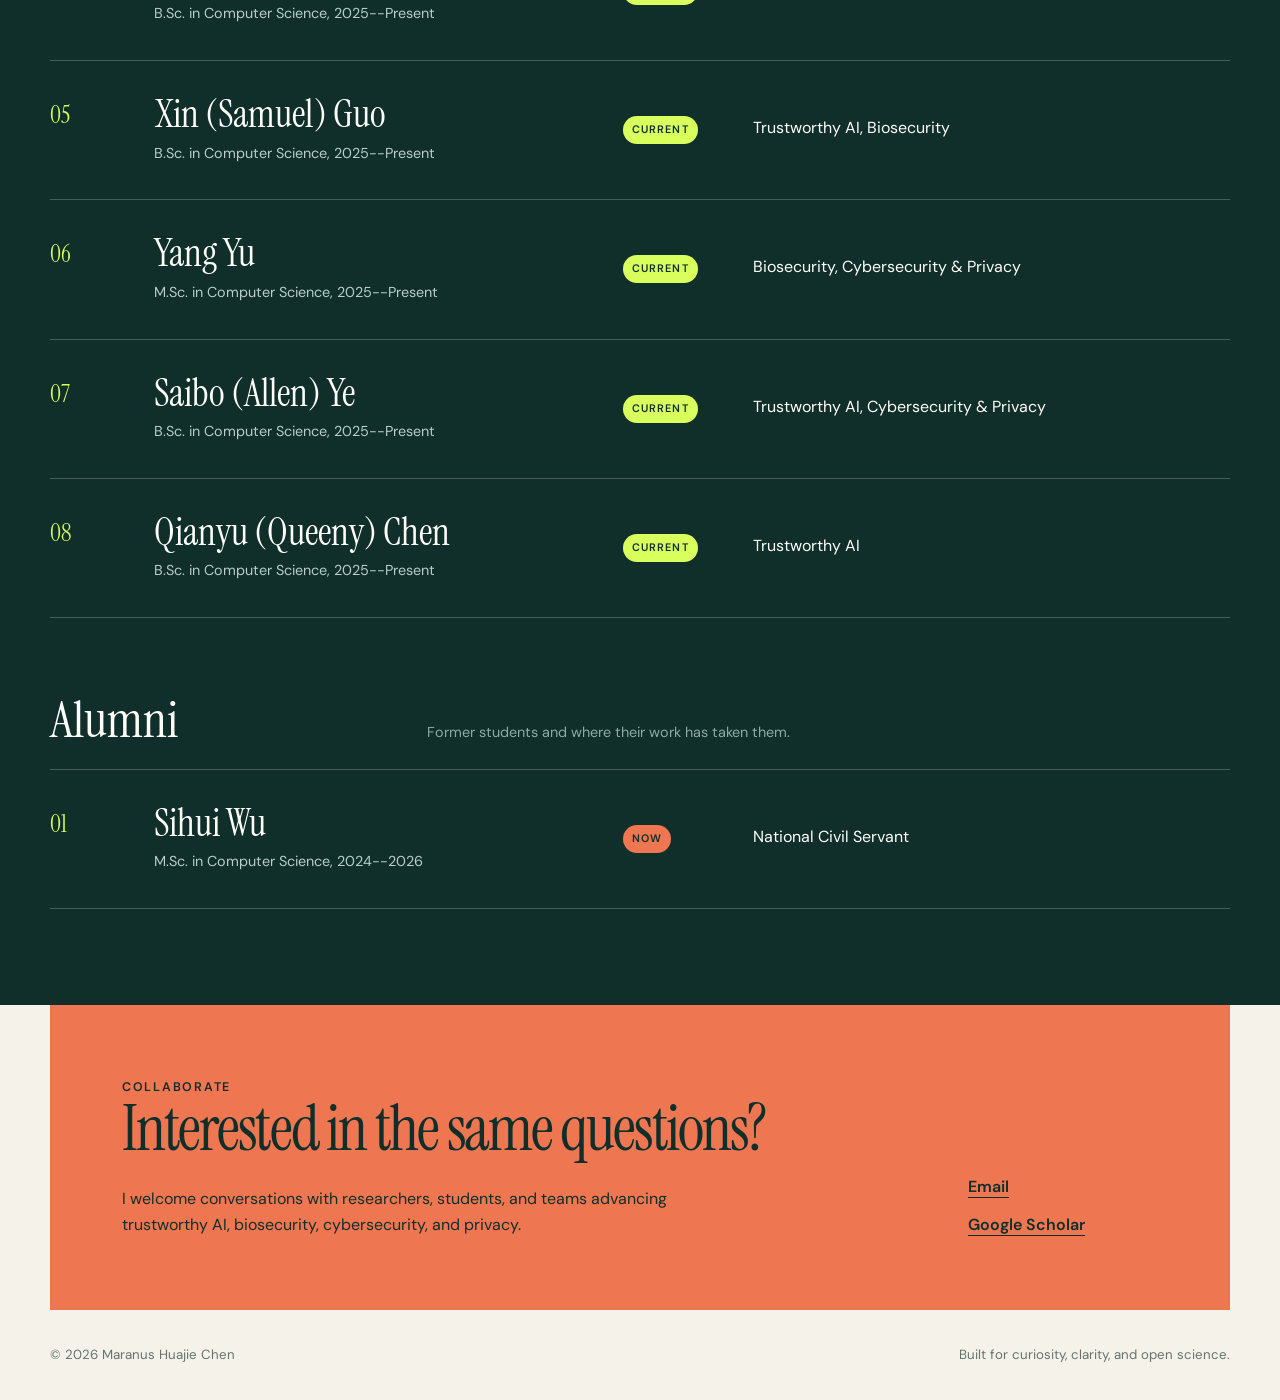
==== commit 87430b6a: "Update Photo Area" ====
--- a/index.html
+++ b/index.html
@@ -67,7 +67,7 @@
     h1 em { color: var(--ink); font-style: normal; }
     .hero-copy { margin: 38px 0 0; max-width: 720px; font-size: clamp(1.18rem, 2vw, 1.55rem); line-height: 1.5; }
     .hero-aside { border-left: 1px solid var(--line); padding-left: 28px; }
-    .id-photo { width: min(100%, 220px); aspect-ratio: 81 / 114; margin: 0 0 26px; overflow: hidden; border: 1px solid var(--line); background: rgba(16,47,43,.045); }
+    .id-photo { width: min(100%, 220px); aspect-ratio: 546 / 862; margin: 0 0 26px; overflow: hidden; border: 1px solid var(--line); background: rgba(16,47,43,.045); }
     .id-photo img { display: block; width: 100%; height: 100%; object-fit: cover; }
     .meta-list { list-style: none; padding: 0; margin: 14px 0 0; }
     .meta-list li { padding: 13px 0; border-top: 1px solid var(--line); }
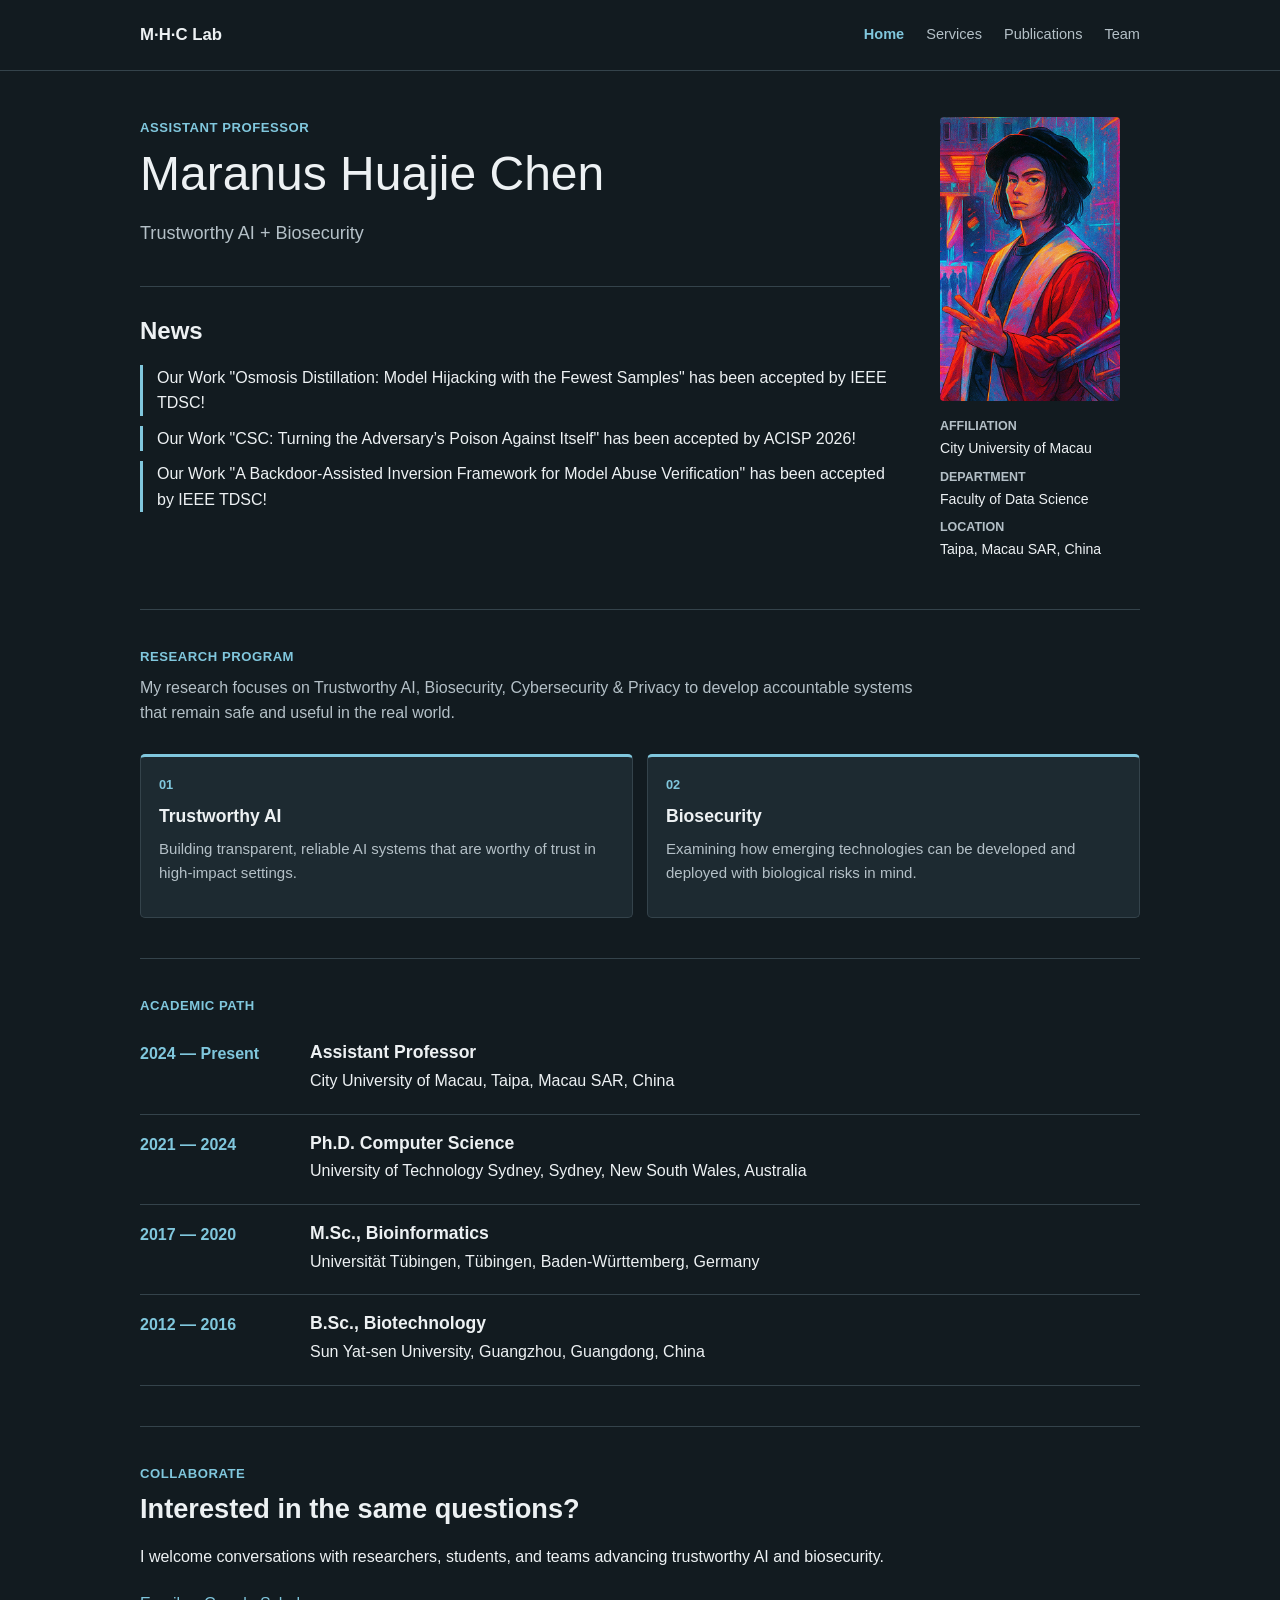
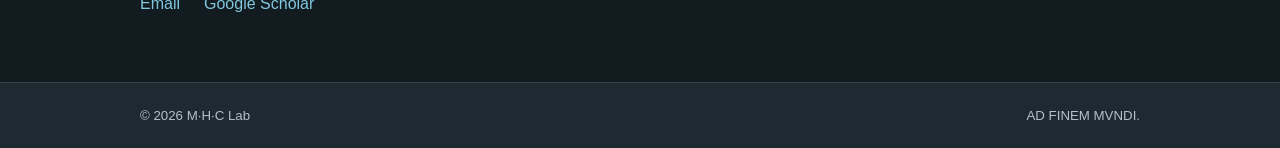
==== commit 420df00d: "Updated" ====
--- a/index.html
+++ b/index.html
@@ -4,228 +4,31 @@
   <meta charset="utf-8">
   <meta name="viewport" content="width=device-width, initial-scale=1">
   <meta name="description" content="Academic profile and research portfolio for Dr. Maranus Huajie Chen.">
-  <meta name="theme-color" content="#102f2b">
-  <title>Dr. Maranus Huajie Chen — Researcher</title>
-  <link rel="preconnect" href="https://fonts.googleapis.com">
-  <link rel="preconnect" href="https://fonts.gstatic.com" crossorigin>
-  <link href="https://fonts.googleapis.com/css2?family=DM+Sans:wght@400;500;600&amp;family=Instrument+Serif:ital@0;1&amp;display=swap" rel="stylesheet">
-  <link rel="icon" type="image/svg+xml" href="data:image/svg+xml,%3Csvg xmlns='http://www.w3.org/2000/svg' viewBox='0 0 32 32'%3E%3Crect width='32' height='32' rx='8' fill='%23102f2b'/%3E%3Ccircle cx='16' cy='16' r='3' fill='%23e9ff80'/%3E%3Cpath d='M6 16c3-7 17-7 20 0M9 24c7 2 14-3 14-10' fill='none' stroke='%23f6f4ec' stroke-width='2' stroke-linecap='round'/%3E%3C/svg%3E">
-  <style>
-    :root {
-      --ink: #102f2b;
-      --paper: #f5f2e9;
-      --paper-2: #ebe7dc;
-      --accent: #d9ff5d;
-      --orange: #ee7651;
-      --muted: #64736f;
-      --line: rgba(16, 47, 43, .17);
-      --white: #fffef9;
-      --shadow: 0 22px 70px rgba(16, 47, 43, .12);
-    }
-
-    * { box-sizing: border-box; }
-    html { scroll-behavior: smooth; overflow-x: hidden; }
-    body {
-      margin: 0;
-      color: var(--ink);
-      background: var(--paper);
-      font-family: "DM Sans", sans-serif;
-      font-size: 16px;
-      line-height: 1.65;
-      overflow-x: hidden;
-    }
-    a { color: inherit; }
-    button { font: inherit; }
-    .shell { width: min(1180px, calc(100% - 40px)); margin-inline: auto; }
-    .eyebrow { font-size: .78rem; font-weight: 600; letter-spacing: .14em; text-transform: uppercase; }
-    .serif { font-family: "Instrument Serif", serif; font-weight: 400; }
-
-    .site-header {
-      position: sticky; top: 0; z-index: 10;
-      background: rgba(245, 242, 233, .88);
-      border-bottom: 1px solid var(--line);
-      backdrop-filter: blur(16px);
-    }
-    .nav { min-height: 72px; display: flex; align-items: center; justify-content: space-between; gap: 24px; }
-    .brand { text-decoration: none; display: inline-flex; align-items: center; gap: 11px; font-weight: 600; }
-    .brand-mark { width: 11px; height: 11px; border-radius: 50%; background: var(--orange); box-shadow: 0 0 0 5px rgba(238,118,81,.15); }
-    .nav-links { display: flex; align-items: center; gap: 28px; }
-    .nav-links a { text-decoration: none; font-size: .91rem; font-weight: 500; }
-    .nav-links a:hover, .nav-links a:focus-visible { text-decoration: underline; text-underline-offset: 6px; }
-    .menu-button { display: none; border: 0; background: none; color: var(--ink); padding: 8px; cursor: pointer; }
-
-    .hero { padding: 88px 0 76px; position: relative; }
-    .hero::after {
-      content: ""; position: absolute; width: 420px; height: 420px; right: -180px; top: -80px;
-      border: 1px solid var(--line); border-radius: 50%; box-shadow: 0 0 0 64px rgba(16,47,43,.025), 0 0 0 128px rgba(16,47,43,.018);
-      pointer-events: none;
-    }
-    .hero-grid { display: grid; grid-template-columns: 1.45fr .55fr; gap: 84px; align-items: end; }
-    .status { display: inline-flex; align-items: center; gap: 10px; margin-bottom: 28px; }
-    .status::before { content: ""; width: 8px; height: 8px; border-radius: 50%; background: var(--orange); }
-    h1 { margin: 0; font-size: clamp(4.2rem, 9vw, 8.8rem); line-height: .84; letter-spacing: -.055em; }
-    h1 em { color: var(--ink); font-style: normal; }
-    .hero-copy { margin: 38px 0 0; max-width: 720px; font-size: clamp(1.18rem, 2vw, 1.55rem); line-height: 1.5; }
-    .hero-aside { border-left: 1px solid var(--line); padding-left: 28px; }
-    .id-photo { width: min(100%, 220px); aspect-ratio: 546 / 862; margin: 0 0 26px; overflow: hidden; border: 1px solid var(--line); background: rgba(16,47,43,.045); }
-    .id-photo img { display: block; width: 100%; height: 100%; object-fit: cover; }
-    .meta-list { list-style: none; padding: 0; margin: 14px 0 0; }
-    .meta-list li { padding: 13px 0; border-top: 1px solid var(--line); }
-    .meta-list span { display: block; color: var(--muted); font-size: .78rem; text-transform: uppercase; letter-spacing: .08em; }
-    .hero-actions { display: flex; flex-wrap: wrap; gap: 12px; margin-top: 34px; }
-    .button { min-height: 48px; padding: 11px 20px; border: 1px solid var(--ink); text-decoration: none; display: inline-flex; align-items: center; justify-content: center; font-weight: 600; transition: .2s ease; }
-    .button.primary { background: var(--ink); color: var(--white); }
-    .button:hover { transform: translateY(-2px); box-shadow: 4px 4px 0 var(--orange); }
-
-    .ticker { overflow: hidden; max-width: 100vw; contain: paint; border-block: 1px solid var(--line); background: var(--accent); }
-    .ticker-track { display: flex; width: max-content; animation: drift 28s linear infinite; }
-    .ticker span { padding: 13px 28px; font-size: .78rem; font-weight: 600; text-transform: uppercase; letter-spacing: .12em; }
-    @keyframes drift { to { transform: translateX(-50%); } }
-
-    section { padding: 96px 0; }
-    .section-head { display: grid; grid-template-columns: .42fr 1fr; gap: 40px; margin-bottom: 50px; align-items: start; }
-    h2 { font-size: clamp(2.8rem, 5vw, 5.3rem); line-height: .98; letter-spacing: -.035em; margin: 0; max-width: 780px; }
-    .lead { font-size: 1.18rem; max-width: 690px; margin: 0; color: #294a45; }
-
-    .research { background: var(--ink); color: var(--white); }
-    .research .eyebrow, .research .lead { color: #bacdc8; }
-    .research-grid { display: grid; grid-template-columns: repeat(3, 1fr); border-top: 1px solid rgba(255,255,255,.2); }
-    .research-card { padding: 34px 30px 36px 0; border-right: 1px solid rgba(255,255,255,.2); min-height: 280px; }
-    .research-card + .research-card { padding-left: 30px; }
-    .research-card:last-child { border-right: 0; }
-    .number { color: var(--accent); font-family: "Instrument Serif", serif; font-size: 2rem; }
-    .research-card h3 { margin: 58px 0 12px; font-size: 1.45rem; }
-    .research-card p { color: #bacdc8; margin: 0; }
-
-    .services { background: var(--paper-2); }
-    .service-grid { display: grid; grid-template-columns: repeat(2, 1fr); border-top: 1px solid var(--line); }
-    .service-card { padding: 34px 30px 36px 0; border-right: 1px solid var(--line); }
-    .service-card + .service-card { padding-left: 30px; border-right: 0; }
-    .service-card h3 { margin: 58px 0 12px; font-family: "Instrument Serif", serif; font-size: 2.2rem; font-weight: 400; line-height: 1; }
-    .service-card p { margin: 0; color: var(--muted); max-width: 480px; }
-    .service-list { list-style: none; padding: 0; margin: 24px 0 0; border-top: 1px solid var(--line); }
-    .service-list li { padding: 15px 0; border-bottom: 1px solid var(--line); line-height: 1.45; }
-    .service-list strong { display: block; font-size: .78rem; letter-spacing: .08em; text-transform: uppercase; }
-
-    .publication-list { border-top: 1px solid var(--line); }
-    .publication { display: grid; grid-template-columns: 85px 1fr 170px; gap: 25px; padding: 29px 0; border-bottom: 1px solid var(--line); align-items: start; }
-    .year { color: var(--orange); font-weight: 600; }
-    .publication h3 { font-family: "Instrument Serif", serif; font-size: 1.55rem; line-height: 1.2; margin: 0 0 8px; font-weight: 400; }
-    .publication p { margin: 0; color: var(--muted); font-size: .92rem; }
-    .publication p strong { font-weight: 700; }
-    .journal { text-align: right; font-size: .84rem; font-weight: 600; }
-
-    .timeline-wrap { display: grid; grid-template-columns: .42fr 1fr; gap: 40px; }
-    .timeline { border-top: 1px solid var(--line); }
-    .timeline-item { display: grid; grid-template-columns: 145px 1fr; gap: 25px; padding: 25px 0; border-bottom: 1px solid var(--line); }
-    .timeline-item time { color: var(--muted); font-size: .88rem; }
-    .timeline-item h3 { margin: 0 0 4px; font-size: 1.12rem; }
-    .timeline-item p { margin: 0; color: var(--muted); }
-
-    .team { background: var(--ink); color: var(--white); overflow: hidden; position: relative; }
-    .team::after { content: ""; position: absolute; right: -120px; top: 120px; width: 360px; height: 360px; border: 1px solid rgba(217,255,93,.18); border-radius: 50%; box-shadow: 0 0 0 68px rgba(217,255,93,.025), 0 0 0 136px rgba(217,255,93,.018); pointer-events: none; }
-    .team .shell { position: relative; z-index: 1; }
-    .team .eyebrow, .team .lead { color: #bacdc8; }
-    .team-intro { display: grid; grid-template-columns: .42fr 1fr; gap: 40px; align-items: end; margin-bottom: 70px; }
-    .team-intro h2 { max-width: 850px; }
-    .team-group + .team-group { margin-top: 76px; }
-    .team-group-head { display: grid; grid-template-columns: .42fr 1fr; gap: 40px; align-items: baseline; margin-bottom: 24px; }
-    .team-group-head h3 { margin: 0; font-family: "Instrument Serif", serif; font-size: clamp(2.1rem,4vw,3.6rem); font-weight: 400; line-height: 1; }
-    .team-group-head p { margin: 0; color: #90a9a3; font-size: .9rem; }
-    .team-list { border-top: 1px solid rgba(255,255,255,.22); }
-    .team-member { display: grid; grid-template-columns: 72px minmax(220px,.72fr) minmax(240px,1fr); gap: 32px; padding: 34px 0; border-bottom: 1px solid rgba(255,255,255,.22); align-items: center; transition: background .2s ease, padding .2s ease; }
-    .team-member:hover { background: rgba(255,255,255,.035); padding-left: 18px; padding-right: 18px; }
-    .member-index { color: var(--accent); font-family: "Instrument Serif", serif; font-size: 1.5rem; align-self: start; }
-    .team-member h4 { margin: 0 0 8px; font-family: "Instrument Serif", serif; font-size: clamp(1.8rem,3vw,2.55rem); font-weight: 400; line-height: 1; }
-    .member-title { margin: 0; color: #bacdc8; font-size: .9rem; }
-    .member-state { display: grid; grid-template-columns: 110px 1fr; gap: 20px; align-items: start; }
-    .member-state-label { width: fit-content; padding: 5px 9px; color: var(--ink); background: var(--accent); border-radius: 999px; font-size: .68rem; font-weight: 600; letter-spacing: .1em; text-transform: uppercase; }
-    .alumni-group .member-state-label { background: var(--orange); }
-    .member-state p { margin: 0; color: var(--white); line-height: 1.45; }
-    .member-state p span { display: block; margin-top: 4px; color: #90a9a3; font-size: .86rem; }
-
-    .contact { padding: 0; }
-    .contact-card { background: var(--orange); padding: 72px; display: grid; grid-template-columns: 1fr auto; align-items: end; gap: 40px; }
-    .contact h2 { max-width: 700px; }
-    .contact p { max-width: 620px; margin: 25px 0 0; }
-    .contact-links { display: grid; gap: 12px; min-width: 190px; }
-    .contact-links a { font-weight: 600; text-decoration-thickness: 1px; text-underline-offset: 5px; }
-    footer { padding: 34px 0; }
-    .footer-row { display: flex; justify-content: space-between; gap: 20px; color: var(--muted); font-size: .83rem; }
-
-    .reveal { opacity: 0; transform: translateY(18px); transition: opacity .7s ease, transform .7s ease; }
-    .reveal.visible { opacity: 1; transform: none; }
-    :focus-visible { outline: 3px solid var(--orange); outline-offset: 4px; }
-
-    @media (max-width: 820px) {
-      .nav-links { display: none; position: absolute; top: 72px; left: 0; right: 0; background: var(--paper); padding: 24px 20px; border-bottom: 1px solid var(--line); flex-direction: column; align-items: flex-start; }
-      .nav-links.open { display: flex; }
-      .menu-button { display: block; }
-      .hero { padding-top: 64px; }
-      .hero-grid, .section-head, .timeline-wrap, .team-intro, .contact-card { grid-template-columns: 1fr; gap: 32px; }
-      .hero-aside { border-left: 0; border-top: 1px solid var(--line); padding: 24px 0 0; }
-      .id-photo { width: min(220px, 100%); }
-      .research-grid { grid-template-columns: 1fr; }
-      .research-card, .research-card + .research-card { padding: 30px 0; border-right: 0; border-bottom: 1px solid rgba(255,255,255,.2); min-height: auto; }
-      .research-card h3 { margin-top: 24px; }
-      .service-grid { grid-template-columns: 1fr; }
-      .service-card, .service-card + .service-card { padding: 30px 0; border-right: 0; border-bottom: 1px solid var(--line); }
-      .service-card:last-child { border-bottom: 0; }
-      .service-card h3 { margin-top: 24px; }
-      .publication { grid-template-columns: 64px 1fr; }
-      .journal { grid-column: 2; text-align: left; }
-      .contact-card { padding: 48px 28px; }
-      .team-member { grid-template-columns: 52px 1fr; gap: 22px; }
-      .member-state { grid-column: 2; }
-    }
-    @media (max-width: 520px) {
-      .shell { width: min(100% - 28px, 1180px); }
-      h1 { font-size: clamp(3.5rem, 19vw, 5.3rem); }
-      section { padding: 72px 0; }
-      .publication { grid-template-columns: 1fr; gap: 8px; }
-      .journal { grid-column: 1; }
-      .timeline-item { grid-template-columns: 1fr; gap: 4px; }
-      .team-group-head { grid-template-columns: 1fr; gap: 8px; }
-      .team-member { grid-template-columns: 1fr; gap: 12px; }
-      .member-index { font-size: 1rem; }
-      .member-state { grid-column: 1; grid-template-columns: 1fr; gap: 10px; margin-top: 8px; }
-      .footer-row { flex-direction: column; }
-    }
-    @media (prefers-reduced-motion: reduce) {
-      html { scroll-behavior: auto; }
-      .ticker-track { animation: none; }
-      .reveal { opacity: 1; transform: none; transition: none; }
-    }
-  </style>
+  <title>Home | Dr. Maranus Huajie Chen</title>
+  <link rel="stylesheet" href="style.css">
+  <script defer src="site.js"></script>
 </head>
 <body>
-  <header class="site-header">
-    <nav class="nav shell" aria-label="Primary navigation">
-      <a class="brand" href="#top"><span class="brand-mark" aria-hidden="true"></span> M·H·C Lab</a>
-      <button class="menu-button" type="button" aria-expanded="false" aria-controls="nav-links" aria-label="Open navigation">
-        <svg width="24" height="24" viewBox="0 0 24 24" fill="none" stroke="currentColor" stroke-width="1.8" aria-hidden="true"><path d="M4 7h16M4 12h16M4 17h16"/></svg>
-      </button>
-      <div class="nav-links" id="nav-links">
-        <a href="#research">Research</a>
-        <a href="#services">Services</a>
-        <a href="#publications">Publications</a>
-        <a href="#experience">Experience</a>
-        <a href="#team">Team</a>
-        <a href="#contact">Contact</a>
-      </div>
-    </nav>
-  </header>
-
-  <main id="top">
+  <header class="site-header"><div class="header-inner">
+    <a class="brand" href="index.html">M·H·C Lab</a>
+    <nav aria-label="Primary navigation"><a href="index.html" aria-current="page">Home</a>
+<a href="services.html">Services</a>
+<a href="publications.html">Publications</a>
+<a href="team.html">Team</a></nav>
+  </div></header>
+  <main class="container" id="top">
     <section class="hero">
       <div class="shell hero-grid">
         <div>
           <div class="status eyebrow">Assistant Professor</div>
-          <h1 class="serif">Maranus<br><em>Huajie</em><br>Chen</h1>
-          <p class="hero-copy">Trustworthy AI · Biosecurity · Cybersecurity & Privacy</p>
-          <div class="hero-actions">
-            <a class="button primary" href="#publications">Selected work</a>
-            <a class="button" href="mailto:hjchen@cityu.edu.mo">Email me</a>
+          <h1 class="serif">Maranus <em>Huajie</em> Chen</h1>
+          <p class="hero-copy">Trustworthy AI + Biosecurity</p>
+          <div class="ticker">
+            <div class="ticker-track">
+              <span>Our Work "Osmosis Distillation: Model Hijacking with the Fewest Samples" has been accepted by IEEE TDSC!</span>
+              <span>Our Work "CSC: Turning the Adversary’s Poison Against Itself" has been accepted by ACISP 2026!</span>
+              <span>Our Work "A Backdoor-Assisted Inversion Framework for Model Abuse Verification" has been accepted by IEEE TDSC!</span>
+            </div>
           </div>
         </div>
         <aside class="hero-aside" aria-label="Researcher details">
@@ -239,86 +42,23 @@
       </div>
     </section>
 
-    <div class="ticker" aria-hidden="true">
-      <div class="ticker-track">
-        <span>Our Work "CSC: Turning the Adversary’s Poison Against Itself" has been accepted by ACISP 2026!</span>
-        <span>Our Work "A Backdoor-Assisted Inversion Framework for Model Abuse Verification" has been accepted by IEEE TDSC!</span>
-        <span>Our Work "Bias-Corrected Momentum and Dynamic Step Bounding for Transferable Re-ID Attacks" has been accepted by CSS 2026!</span>
-      </div>
-    </div>
 
     <section class="research" id="research">
       <div class="shell">
         <div class="section-head reveal">
           <div class="eyebrow">Research program</div>
-          <div><h2 class="serif">Technology people can trust.</h2><p class="lead" style="margin-top:24px">My research focuses on Trustworthy AI, Biosecurity, Cybersecurity & Privacy to develop accountable systems that remain safe and useful in the real world.</p></div>
+          <div><p class="lead">My research focuses on Trustworthy AI, Biosecurity, Cybersecurity & Privacy to develop accountable systems that remain safe and useful in the real world.</p></div>
         </div>
         <div class="research-grid reveal">
           <article class="research-card"><div class="number">01</div><h3>Trustworthy AI</h3><p>Building transparent, reliable AI systems that are worthy of trust in high-impact settings.</p></article>
           <article class="research-card"><div class="number">02</div><h3>Biosecurity</h3><p>Examining how emerging technologies can be developed and deployed with biological risks in mind.</p></article>
-          <article class="research-card"><div class="number">03</div><h3>Cybersecurity &amp; privacy</h3><p>Advancing digital systems that safeguard security, privacy, and individual autonomy.</p></article>
         </div>
       </div>
     </section>
 
-    <section class="services" id="services">
-      <div class="shell">
-        <div class="section-head reveal">
-          <div class="eyebrow">Academic service</div>
-          <div><h2 class="serif">Supporting the research community.</h2><p class="lead" style="margin-top:24px">I contribute to the wider research community through peer review and by helping academic venues run thoughtful, engaging events.</p></div>
-        </div>
-        <div class="service-grid reveal">
-          <article class="service-card"><div class="number">01</div><h3>Reviewer</h3><p>Providing careful, constructive reviews for research venues in trustworthy AI, cybersecurity, privacy, and related areas.</p><ul class="service-list">
-            <li><strong>ACM CCS</strong>ACM Conference on Computer and Communications Security</li>
-            <li><strong>USENIX Sec</strong>USENIX Security Symposium</li>
-            <li><strong>IEEE TIFS</strong>IEEE Transactions on Information Forensics and Security</li>
-            <li><strong>IEEE TDSC</strong>IEEE Transactions on Dependable and Secure Computing</li>
-            <li><strong>AAAI</strong>Association for the Advancement of Artificial Intelligence</li>
-            <li><strong>ACM MM</strong>ACM International Conference on Multimedia</li>
-            <li><strong>CSUR</strong>ACM Computing Survey</li>
-            <li><strong>ACM TOPS</strong>ACM Transactions on Privacy and Security</li>
-            <li><strong>NN</strong>Neural Networks</li>
-            <li><strong>PR</strong>Pattern Recognition</li>
-            <li><strong>KBS</strong>Knowledge-Based Systems</li>
-            <li><strong>KSEM</strong>International Conference on Knowledge Science, Engineering and Management</li>
-            <li><strong>ICA3PP</strong>International Conference on Algorithms and Architectures for Parallel Processing</li>
-            <li><strong>WAICA</strong>The World Artificial Intelligence Conference Academic</li>
-          </ul></article>
-          <article class="service-card"><div class="number">02</div><h3>Host</h3><p>Hosting academic sessions and events, helping speakers and participants exchange ideas clearly and productively.</p><ul class="service-list">
-            <li><strong>Program Committee</strong>The 4th International Conference on Data Security and Privacy Protection (DSPP 2026)</li>
-            <li><strong>Program Committee</strong>The First World Artificial Intelligence Conference Academic (WAICA 2026)</li>
-            <li><strong>Program Committee</strong>The 41st Annual AAAI Conference on Artificial Intelligence (AAAI 2027)</li>
-            <li><strong>Program Committee</strong>The 16th International Symposium on Cyberspace Safety and Security (CSS 2026)</li>
-            <li><strong>Local Chair</strong>The 18th International Conference on Knowledge Science, Engineering and Management (KSEM 2025)</li>
-            <li><strong>Program Committee</strong>The 24th International Conference on Algorithms and Architectures for Parallel Processing (ICA3PP 2024)</li>
-          </ul></article>
-        </div>
-      </div>
-    </section>
-
-    <section id="publications">
-      <div class="shell">
-        <div class="section-head reveal">
-          <div class="eyebrow">Selected publications</div>
-          <h2 class="serif">Recent work &amp; collaborations.</h2>
-        </div>
-        <div class="publication-list reveal">
-          <article class="publication"><div class="year">2026</div><div><h3>CSC: Turning the Adversary’s Poison Against Itself</h3><p>Shi, Y., Guo, X., <strong>Chen, H.*</strong>, Zhu, T., Liu, B., &amp; Zhou, W.</p></div><div class="journal"><em>Australasian Conference on Information Security and Privacy</em>, pp. 303–323. Singapore: Springer Nature Singapore</div></article>
-          <article class="publication"><div class="year">2026</div><div><h3>A Backdoor-Assisted Inversion Framework for Model Abuse Verification</h3><p>Sun, H., Zhu, T., Ge, X., Wang, D., <strong>Chen, H.</strong>, Fang, B., &amp; Zhou, W.</p></div><div class="journal"><em>IEEE Transactions on Dependable and Secure Computing</em></div></article>
-          <article class="publication"><div class="year">2026</div><div><h3>Bias-Corrected Momentum and Dynamic Step Bounding for Transferable Re-ID Attacks</h3><p>Yang, H., <strong>Chen, H.*</strong></p></div><div class="journal">The 16th International Symposium on Cyberspace Safety and Security</div></article>
-          <article class="publication"><div class="year">2025</div><div><h3>Stand-in model protection: synthetic defense for membership inference and model inversion attacks</h3><p><strong>Chen, H.</strong>, Zhu, T., Ji, S., &amp; Zhou, W.</p></div><div class="journal">Knowledge-Based Systems, 316, 113339</div></article>
-          <article class="publication"><div class="year">2025</div><div><h3>Queen: Query unlearning against model extraction</h3><p><strong>Chen, H.</strong>, Zhu, T., Zhang, L., Liu, B., Wang, D., Zhou, W., &amp; Xue, M.</p></div><div class="journal">IEEE Transactions on Information Forensics and Security</div></article>
-          <article class="publication"><div class="year">2024</div><div><h3>When deep learning meets watermarking: A survey of application, attacks and defenses</h3><p><strong>Chen, H.</strong>, Liu, C., Zhu, T., &amp; Zhou, W.</p></div><div class="journal">Computer Standards &amp; Interfaces, 89, 103830</div></article>
-          <article class="publication"><div class="year">2024</div><div><h3>High-frequency matters: attack and defense for image-processing model watermarking</h3><p><strong>Chen, H.</strong>, Zhu, T., Liu, C., Yu, S., &amp; Zhou, W.</p></div><div class="journal">IEEE Transactions on Services Computing, 17(4), 1565–1579</div></article>
-          <article class="publication"><div class="year">2023</div><div><h3>Making DeepFakes more spurious: evading deep face forgery detection via trace removal attack</h3><p>Liu, C., <strong>Chen, H.</strong>, Zhu, T., Zhang, J., &amp; Zhou, W.</p></div><div class="journal">IEEE Transactions on Dependable and Secure Computing, 20(6), 5182–5196</div></article>
-          <article class="publication"><div class="year">2020</div><div><h3>Privacy-preserving SVM on outsourced genomic data via secure multi-party computation</h3><p><strong>Chen, H.</strong>, Ünal, A. B., Akgün, M., &amp; Pfeifer, N.</p></div><div class="journal">Proceedings of the Sixth International Workshop on Security and Privacy Analytics, pp. 61–69</div></article>
-        </div>
-      </div>
-    </section>
-
-    <section id="experience" style="background:var(--paper-2)">
+    <section id="experience">
       <div class="shell timeline-wrap reveal">
-        <div><div class="eyebrow">Academic path</div><h2 class="serif" style="font-size:clamp(2.8rem,5vw,4.6rem);margin-top:18px">Built across disciplines.</h2></div>
+        <div><div class="eyebrow">Academic path</div></div>
         <div class="timeline">
           <article class="timeline-item"><time>2024 — Present</time><div><h3>Assistant Professor</h3><p>City University of Macau, Taipa, Macau SAR, China</p></div></article>
           <article class="timeline-item"><time>2021 — 2024</time><div><h3>Ph.D. Computer Science</h3><p>University of Technology Sydney, Sydney, New South Wales, Australia</p></div></article>
@@ -328,66 +68,15 @@
       </div>
     </section>
 
-    <section class="team" id="team">
-      <div class="shell">
-        <div class="team-intro reveal">
-          <div class="eyebrow">Research group</div>
-          <div>
-            <h2 class="serif">People behind the research.</h2>
-            <p class="lead" style="margin-top:24px">A community of researchers and students working across trustworthy AI, biosecurity, cybersecurity, and privacy.</p>
-          </div>
-        </div>
-        <div class="team-group reveal">
-          <div class="team-group-head"><h3>Current Members</h3><p>Researchers currently working with the group.</p></div>
-          <div class="team-list">
-            <article class="team-member"><div class="member-index" aria-hidden="true">01</div><div><h4>Yuchen (Jason) Shi</h4><p class="member-title">B.Sc. in Computer Science, 2024--Present</p></div><div class="member-state"><div class="member-state-label">Current</div><p>Trustworthy AI, Biosecurity<span></span></p></div></article>
-            <article class="team-member"><div class="member-index" aria-hidden="true">02</div><div><h4>Hailin (Cynthia) Yang</h4><p class="member-title">B.Sc. in Computer Science, 2024--Present</p></div><div class="member-state"><div class="member-state-label">Current</div><p>Trustworthy AI<span></span></p></div></article>
-            <article class="team-member"><div class="member-index" aria-hidden="true">03</div><div><h4>Yilin (Coco) Yang</h4><p class="member-title">B.Sc. in Computer Science, 2024--Present</p></div><div class="member-state"><div class="member-state-label">Current</div><p>Trustworthy AI<span></span></p></div></article>
-            <article class="team-member"><div class="member-index" aria-hidden="true">04</div><div><h4>Guangkai (Kevin) Jiang</h4><p class="member-title">B.Sc. in Computer Science, 2025--Present</p></div><div class="member-state"><div class="member-state-label">Current</div><p>Trustworthy AI<span></span></p></div></article>
-            <article class="team-member"><div class="member-index" aria-hidden="true">05</div><div><h4>Xin (Samuel) Guo</h4><p class="member-title">B.Sc. in Computer Science, 2025--Present</p></div><div class="member-state"><div class="member-state-label">Current</div><p>Trustworthy AI, Biosecurity<span></span></p></div></article>
-            <article class="team-member"><div class="member-index" aria-hidden="true">06</div><div><h4>Yang Yu</h4><p class="member-title">M.Sc. in Computer Science, 2025--Present</p></div><div class="member-state"><div class="member-state-label">Current</div><p>Biosecurity, Cybersecurity & Privacy<span></span></p></div></article>
-            <article class="team-member"><div class="member-index" aria-hidden="true">07</div><div><h4>Saibo (Allen) Ye</h4><p class="member-title">B.Sc. in Computer Science, 2025--Present</p></div><div class="member-state"><div class="member-state-label">Current</div><p>Trustworthy AI, Cybersecurity & Privacy<span></span></p></div></article>
-            <article class="team-member"><div class="member-index" aria-hidden="true">08</div><div><h4>Qianyu (Queeny) Chen</h4><p class="member-title">B.Sc. in Computer Science, 2025--Present</p></div><div class="member-state"><div class="member-state-label">Current</div><p>Trustworthy AI<span></span></p></div></article>
-          </div>
-        </div>
-        <div class="team-group alumni-group reveal">
-          <div class="team-group-head"><h3>Alumni</h3><p>Former students and where their work has taken them.</p></div>
-          <div class="team-list">
-            <article class="team-member"><div class="member-index" aria-hidden="true">01</div><div><h4>Sihui Wu</h4><p class="member-title">M.Sc. in Computer Science, 2024--2026</p></div><div class="member-state"><div class="member-state-label">Now</div><p>National Civil Servant<span></span></p></div></article>
-          </div>
-        </div>
-      </div>
-    </section>
+
 
     <section class="contact" id="contact">
       <div class="shell contact-card reveal">
-        <div><div class="eyebrow">Collaborate</div><h2 class="serif">Interested in the same questions?</h2><p>I welcome conversations with researchers, students, and teams advancing trustworthy AI, biosecurity, cybersecurity, and privacy.</p></div>
+        <div><div class="eyebrow">Collaborate</div><h2 class="serif">Interested in the same questions?</h2><p>I welcome conversations with researchers, students, and teams advancing trustworthy AI and biosecurity.</p></div>
         <div class="contact-links"><a href="mailto:hjchen@cityu.edu.mo">Email</a><a href="https://scholar.google.com/citations?user=HQGopXIAAAAJ&h">Google Scholar</a></div>
       </div>
     </section>
   </main>
-
-  <footer>
-    <div class="shell footer-row"><span>© <span id="year"></span> Maranus Huajie Chen</span><span>Built for curiosity, clarity, and open science.</span></div>
-  </footer>
-
-  <script>
-    const menuButton = document.querySelector('.menu-button');
-    const navLinks = document.querySelector('.nav-links');
-    menuButton.addEventListener('click', () => {
-      const isOpen = navLinks.classList.toggle('open');
-      menuButton.setAttribute('aria-expanded', String(isOpen));
-      menuButton.setAttribute('aria-label', isOpen ? 'Close navigation' : 'Open navigation');
-    });
-    navLinks.querySelectorAll('a').forEach(link => link.addEventListener('click', () => {
-      navLinks.classList.remove('open');
-      menuButton.setAttribute('aria-expanded', 'false');
-    }));
-    document.getElementById('year').textContent = new Date().getFullYear();
-    const observer = new IntersectionObserver(entries => entries.forEach(entry => {
-      if (entry.isIntersecting) { entry.target.classList.add('visible'); observer.unobserve(entry.target); }
-    }), { threshold: .12 });
-    document.querySelectorAll('.reveal').forEach(el => observer.observe(el));
-  </script>
+  <footer><div class="container footer-row"><span>© <span id="year"></span> M·H·C Lab</span><span>AD FINEM MVNDI.</span></div></footer>
 </body>
 </html>
--- a/style.css
+++ b/style.css
@@ -0,0 +1,47 @@
+:root { color-scheme: dark; --ink: #edf1f3; --muted: #b4c0c7; --accent: #80c7dd; --line: #34434b; --soft: #1d2a31; --background: #121b20; }
+* { box-sizing: border-box; }
+body { margin: 0; color: var(--ink); background: var(--background); font-family: -apple-system, BlinkMacSystemFont, "Segoe UI", Arial, sans-serif; font-size: 16px; line-height: 1.6; }
+a { color: var(--accent); text-decoration: none; }
+a:hover { text-decoration: underline; }
+a:focus-visible { outline: 2px solid var(--accent); outline-offset: 4px; }
+.container, .header-inner { width: min(100% - 40px, 1000px); margin: 0 auto; }
+.site-header { border-bottom: 1px solid var(--line); background: var(--background); }
+.header-inner { min-height: 70px; display: flex; align-items: center; justify-content: space-between; gap: 24px; }
+.brand { font-size: 1.05rem; font-weight: 650; color: var(--ink); white-space: nowrap; }
+nav { display: flex; flex-wrap: wrap; gap: 10px 22px; }
+nav a { color: var(--muted); font-size: .91rem; }
+nav a[aria-current] { color: var(--accent); font-weight: 700; }
+main { min-height: calc(100vh - 155px); padding: 46px 0 65px; }
+section + section, .ticker + section { border-top: 1px solid var(--line); margin-top: 40px; padding-top: 36px; }
+h1, h2, h3, h4, p { margin-top: 0; }
+h1 { font-size: clamp(2.2rem, 5vw, 3rem); line-height: 1.15; font-weight: 500; margin-bottom: 18px; }
+h1 br { display: none; } h1 br::after { content: ' '; } h1 em { font-style: normal; }
+h2 { font-size: 1.7rem; line-height: 1.25; font-weight: 600; margin-bottom: 18px; }
+h3 { font-size: 1.1rem; line-height: 1.35; margin-bottom: 8px; }
+h4 { font-size: 1.05rem; margin-bottom: 4px; }
+p { margin-bottom: 14px; }
+.eyebrow { color: var(--accent); font-size: .82rem; font-weight: 700; letter-spacing: .04em; text-transform: uppercase; margin-bottom: 8px; }
+.hero-grid { display: flex; align-items: flex-start; justify-content: space-between; gap: 50px; }
+.hero-grid > div { flex: 1; }
+.hero-copy { font-size: 1.13rem; color: var(--muted); }
+.hero-aside { width: 200px; flex: 0 0 200px; }
+.id-photo { width: 100%; max-width: 180px; aspect-ratio: 546 / 862; overflow: hidden; border-radius: 4px; }
+.id-photo img { display: block; width: 100%; height: 100%; object-fit: cover; }
+.meta-list { list-style: none; padding: 0; margin: 16px 0 0; font-size: .88rem; }
+.meta-list li { margin-bottom: 8px; }.meta-list span { display: block; color: var(--muted); font-size: .78rem; font-weight: 600; text-transform: uppercase; }
+.ticker { margin-top: 38px; border-top: 1px solid var(--line); padding-top: 25px; }
+.ticker::before { content: 'News'; display: block; font-size: 1.5rem; font-weight: 600; margin-bottom: 14px; }
+.ticker-track { display: grid; gap: 10px; }.ticker span { display: block; padding-left: 14px; border-left: 3px solid var(--accent); }
+.section-head, .team-intro { margin-bottom: 28px; }.lead { max-width: 780px; color: var(--muted); }
+.research-grid { display: grid; grid-template-columns: repeat(2, 1fr); gap: 14px; }
+.research-card { padding: 18px; border: 1px solid var(--line); border-top: 3px solid var(--accent); border-radius: 5px; background: var(--soft); }
+.research-card p, .service-card p { color: var(--muted); font-size: .94rem; }.number { color: var(--accent); font-size: .8rem; font-weight: 700; margin-bottom: 10px; }
+.service-grid { display: grid; grid-template-columns: 1fr 1fr; gap: 32px; }.service-list { padding: 0; list-style: none; }.service-list li { padding: 10px 0; border-bottom: 1px solid var(--line); }.service-list strong { display: block; color: var(--accent); font-size: .88rem; }
+.publication { display: grid; grid-template-columns: 62px 1fr; gap: 5px 20px; padding: 18px 0; border-bottom: 1px solid var(--line); }.publication:first-child { border-top: 1px solid var(--line); }.publication h3 { margin-bottom: 4px; }.publication p { color: var(--muted); font-size: .92rem; margin: 0; }.year { color: var(--accent); font-weight: 700; }.journal { grid-column: 2; color: var(--muted); font-size: .91rem; }
+.timeline-item { display: grid; grid-template-columns: 150px 1fr; gap: 20px; padding: 17px 0; border-bottom: 1px solid var(--line); }.timeline-item time { color: var(--accent); font-weight: 600; }.timeline-item h3, .timeline-item p { margin-bottom: 3px; }
+.member-category { margin-top: 26px; }.member-category > h4 { color: var(--accent); margin-bottom: 8px; }
+.team-group + .team-group { margin-top: 32px; }.team-group-head p { color: var(--muted); }.team-member { display: grid; grid-template-columns: 35px 1fr 1fr; gap: 16px; padding: 16px 0; border-bottom: 1px solid var(--line); }.member-index { color: var(--accent); }.member-title, .member-state p { color: var(--muted); margin: 0; font-size: .92rem; }.member-state-label { color: var(--accent); font-size: .8rem; font-weight: 700; text-transform: uppercase; }
+.contact-links { display: flex; gap: 24px; margin-top: 22px; }
+footer { background: var(--soft); border-top: 1px solid var(--line); color: var(--muted); font-size: .83rem; }.footer-row { display: flex; justify-content: space-between; gap: 12px; padding: 22px 0; }
+@media (max-width: 760px) { .header-inner { align-items: flex-start; flex-direction: column; padding: 18px 0; gap: 12px; } nav { gap: 8px 16px; } main { padding-top: 32px; } .research-grid, .service-grid { grid-template-columns: 1fr; } .team-member { grid-template-columns: 30px 1fr; }.member-state { grid-column: 2; } }
+@media (max-width: 480px) { .container, .header-inner { width: calc(100% - 30px); } .hero-grid { flex-direction: column-reverse; gap: 24px; }.hero-aside { width: 100%; flex: auto; display: flex; align-items: flex-start; gap: 20px; }.id-photo { width: 115px; flex: 0 0 115px; }.meta-list { margin-top: 0; }.timeline-item { grid-template-columns: 1fr; gap: 3px; }.publication { grid-template-columns: 1fr; gap: 4px; }.journal { grid-column: 1; }.footer-row { flex-direction: column; } }
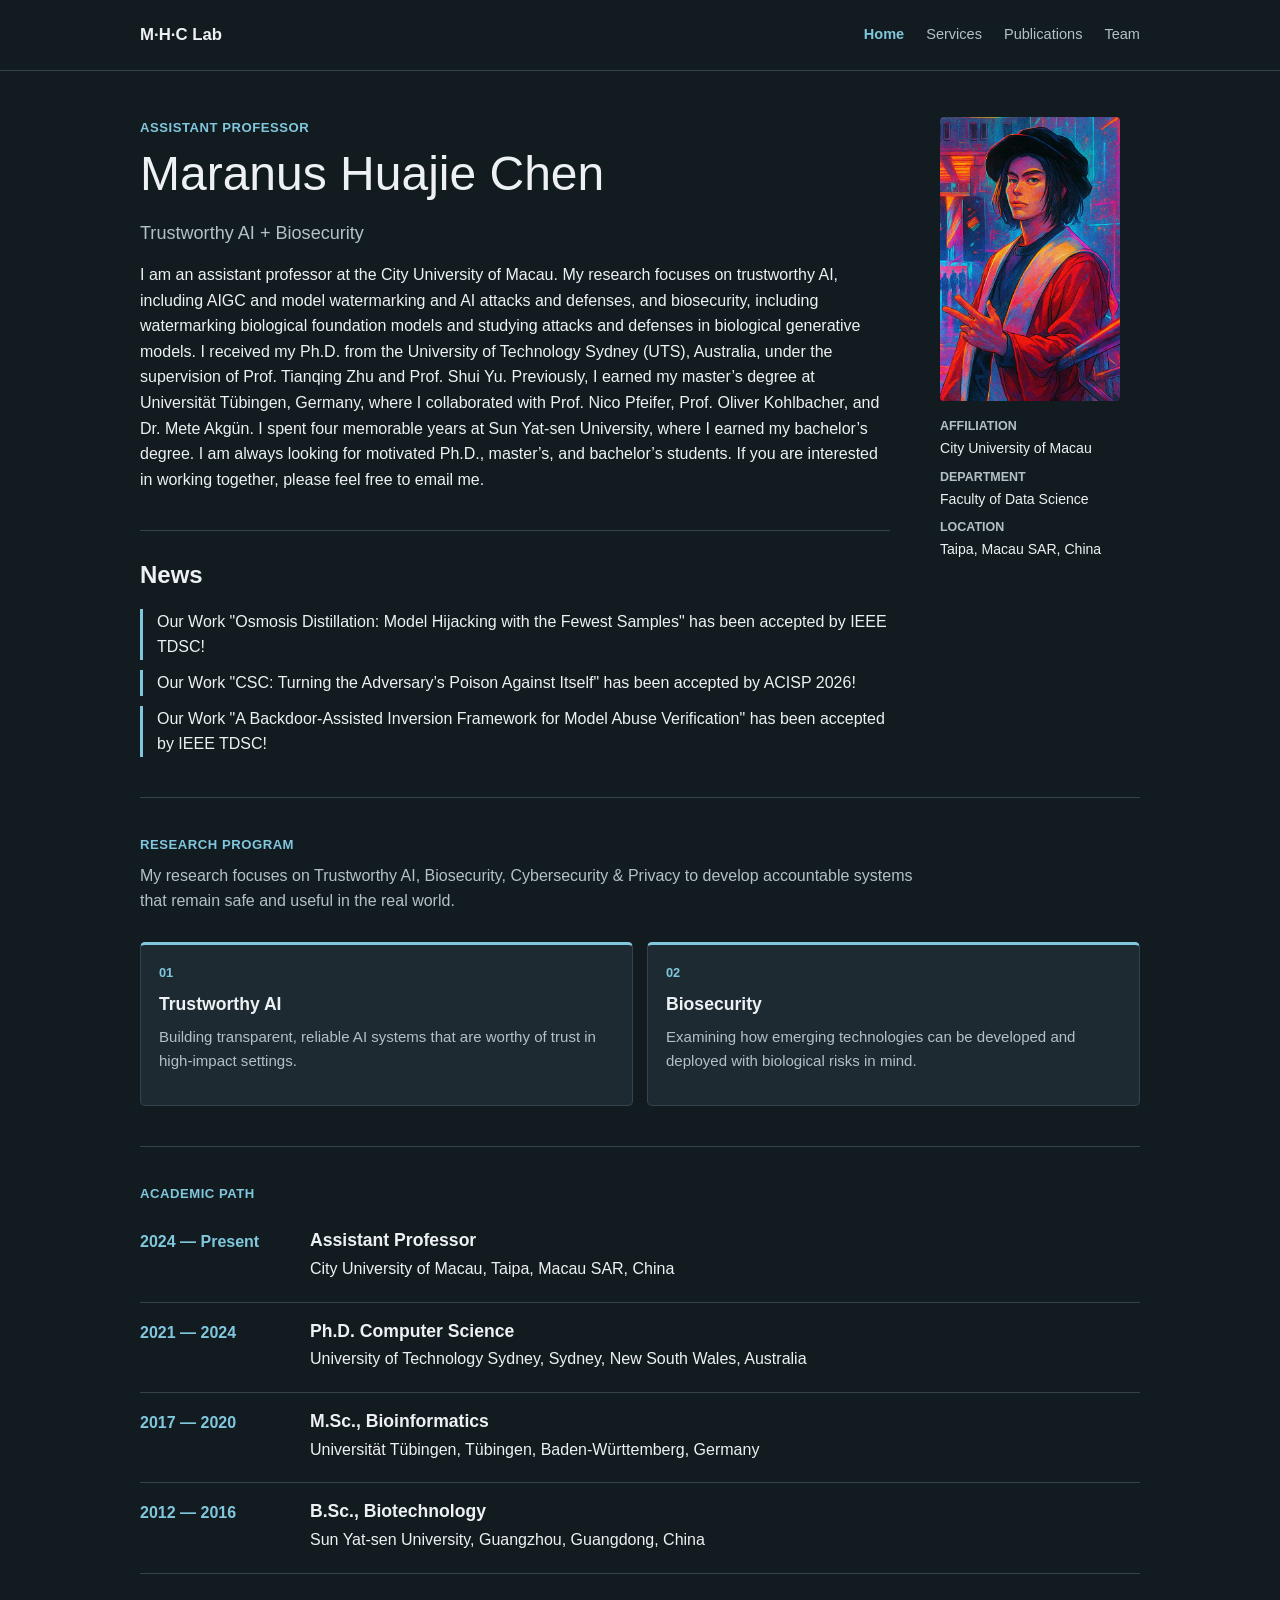
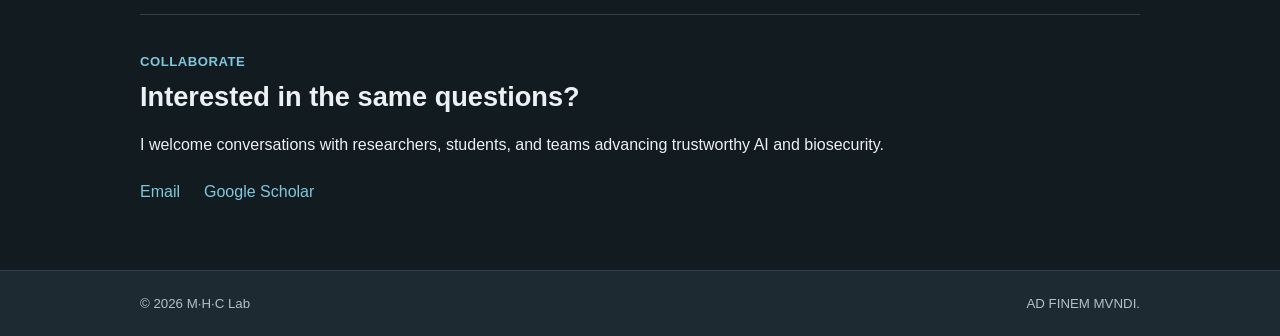
==== commit 6fac67cd: "Updated" ====
--- a/index.html
+++ b/index.html
@@ -23,6 +23,7 @@
           <div class="status eyebrow">Assistant Professor</div>
           <h1 class="serif">Maranus <em>Huajie</em> Chen</h1>
           <p class="hero-copy">Trustworthy AI + Biosecurity</p>
+          <div><p>I am an assistant professor at the City University of Macau. My research focuses on trustworthy AI, including AIGC and model watermarking and AI attacks and defenses, and biosecurity, including watermarking biological foundation models and studying attacks and defenses in biological generative models. I received my Ph.D. from the University of Technology Sydney (UTS), Australia, under the supervision of Prof. Tianqing Zhu and Prof. Shui Yu. Previously, I earned my master’s degree at Universität Tübingen, Germany, where I collaborated with Prof. Nico Pfeifer, Prof. Oliver Kohlbacher, and Dr. Mete Akgün. I spent four memorable years at Sun Yat-sen University, where I earned my bachelor’s degree. I am always looking for motivated Ph.D., master’s, and bachelor’s students. If you are interested in working together, please feel free to email me.</p></div>
           <div class="ticker">
             <div class="ticker-track">
               <span>Our Work "Osmosis Distillation: Model Hijacking with the Fewest Samples" has been accepted by IEEE TDSC!</span>
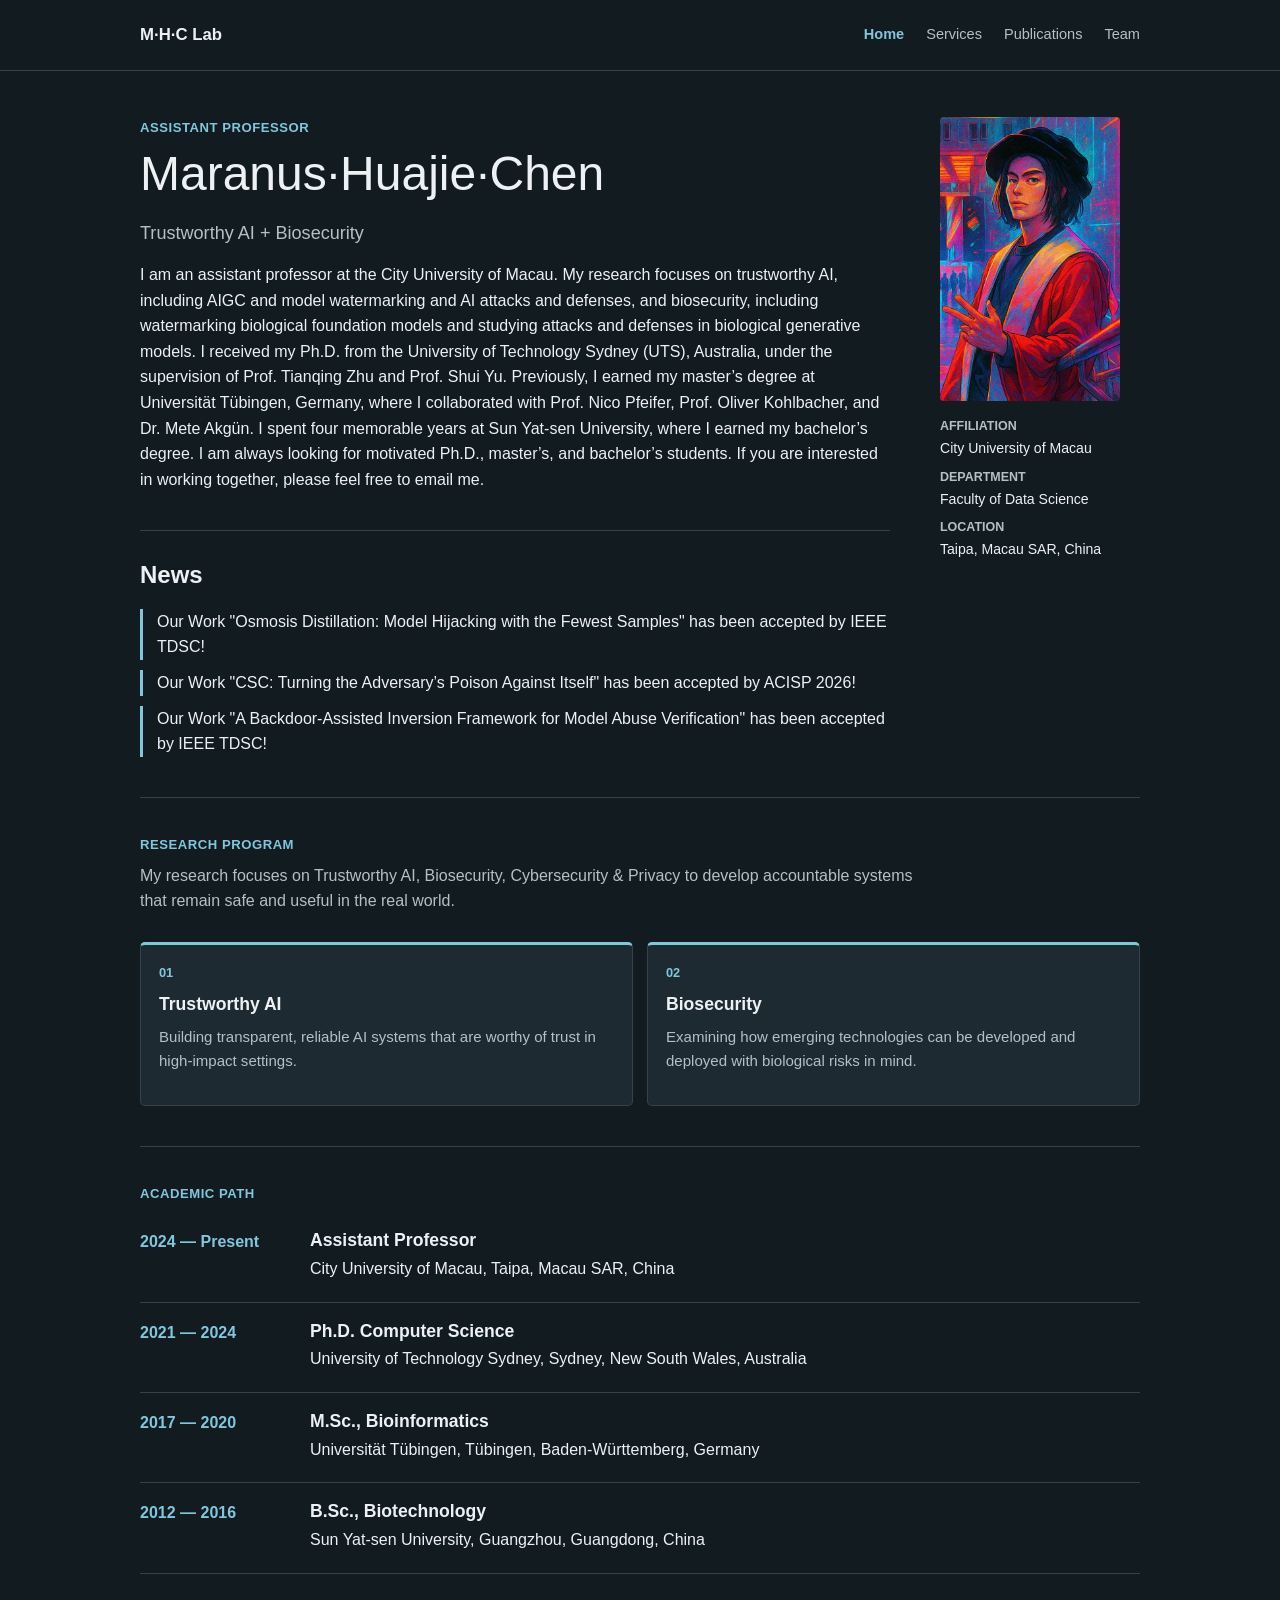
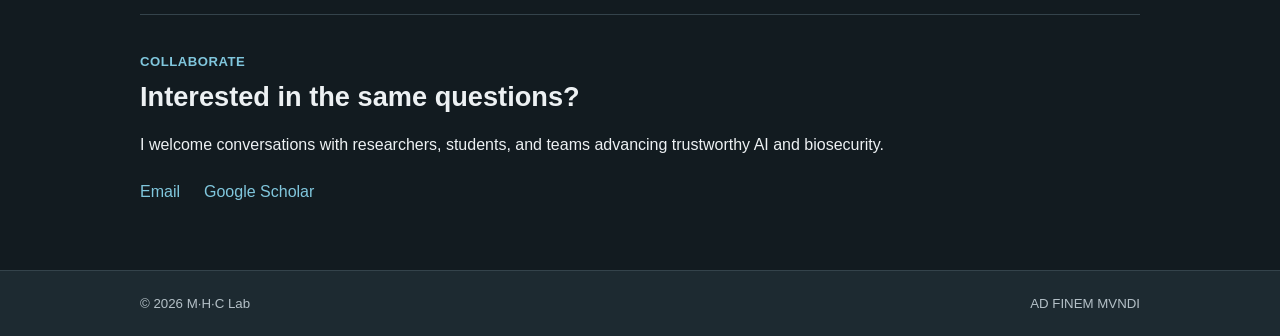
==== commit 55313779: "Updated." ====
--- a/index.html
+++ b/index.html
@@ -21,7 +21,7 @@
       <div class="shell hero-grid">
         <div>
           <div class="status eyebrow">Assistant Professor</div>
-          <h1 class="serif">Maranus <em>Huajie</em> Chen</h1>
+          <h1 class="serif">Maranus·<em>Huajie</em>·Chen</h1>
           <p class="hero-copy">Trustworthy AI + Biosecurity</p>
           <div><p>I am an assistant professor at the City University of Macau. My research focuses on trustworthy AI, including AIGC and model watermarking and AI attacks and defenses, and biosecurity, including watermarking biological foundation models and studying attacks and defenses in biological generative models. I received my Ph.D. from the University of Technology Sydney (UTS), Australia, under the supervision of Prof. Tianqing Zhu and Prof. Shui Yu. Previously, I earned my master’s degree at Universität Tübingen, Germany, where I collaborated with Prof. Nico Pfeifer, Prof. Oliver Kohlbacher, and Dr. Mete Akgün. I spent four memorable years at Sun Yat-sen University, where I earned my bachelor’s degree. I am always looking for motivated Ph.D., master’s, and bachelor’s students. If you are interested in working together, please feel free to email me.</p></div>
           <div class="ticker">
@@ -78,6 +78,6 @@
       </div>
     </section>
   </main>
-  <footer><div class="container footer-row"><span>© <span id="year"></span> M·H·C Lab</span><span>AD FINEM MVNDI.</span></div></footer>
+  <footer><div class="container footer-row"><span>© <span id="year"></span> M·H·C Lab</span><span>AD FINEM MVNDI</span></div></footer>
 </body>
 </html>
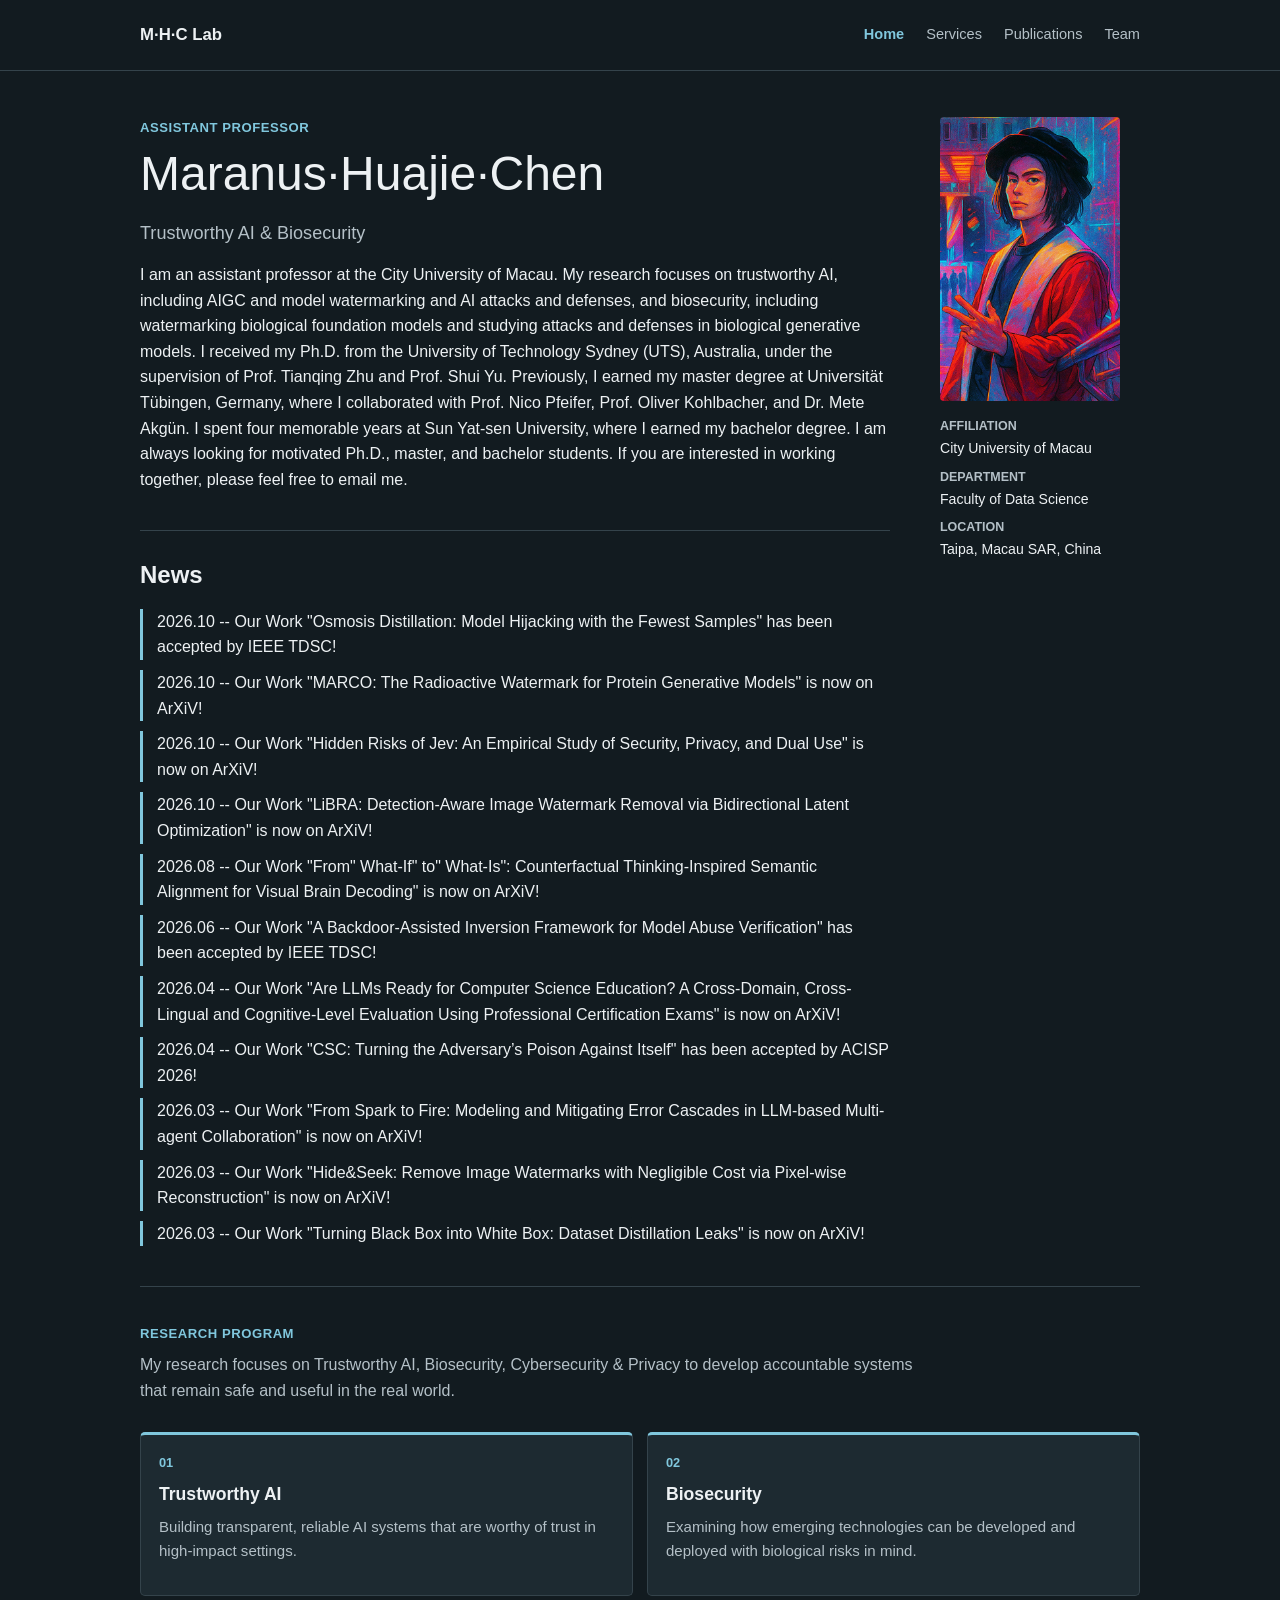
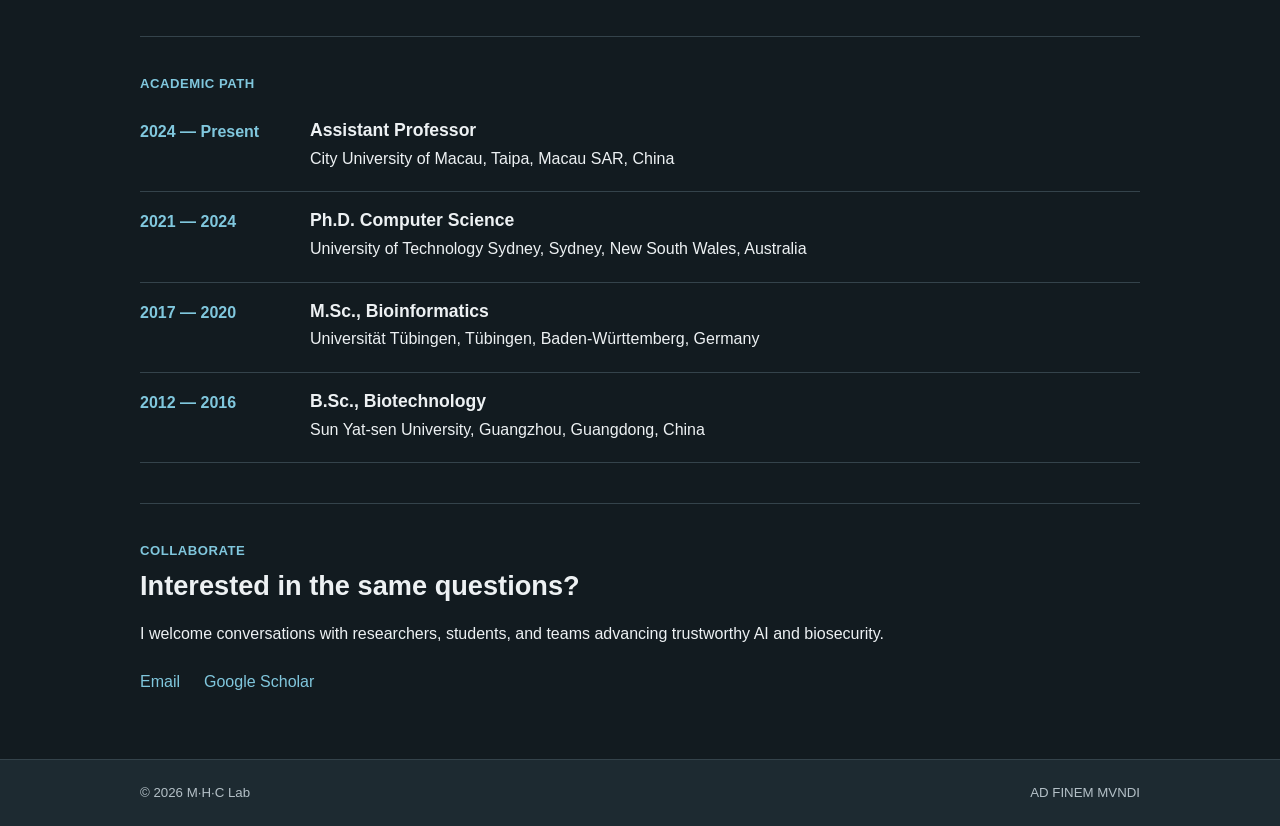
==== commit d292681d: "Updated." ====
--- a/index.html
+++ b/index.html
@@ -22,13 +22,21 @@
         <div>
           <div class="status eyebrow">Assistant Professor</div>
           <h1 class="serif">Maranus·<em>Huajie</em>·Chen</h1>
-          <p class="hero-copy">Trustworthy AI + Biosecurity</p>
-          <div><p>I am an assistant professor at the City University of Macau. My research focuses on trustworthy AI, including AIGC and model watermarking and AI attacks and defenses, and biosecurity, including watermarking biological foundation models and studying attacks and defenses in biological generative models. I received my Ph.D. from the University of Technology Sydney (UTS), Australia, under the supervision of Prof. Tianqing Zhu and Prof. Shui Yu. Previously, I earned my master’s degree at Universität Tübingen, Germany, where I collaborated with Prof. Nico Pfeifer, Prof. Oliver Kohlbacher, and Dr. Mete Akgün. I spent four memorable years at Sun Yat-sen University, where I earned my bachelor’s degree. I am always looking for motivated Ph.D., master’s, and bachelor’s students. If you are interested in working together, please feel free to email me.</p></div>
+          <p class="hero-copy">Trustworthy AI & Biosecurity</p>
+          <div><p>I am an assistant professor at the City University of Macau. My research focuses on trustworthy AI, including AIGC and model watermarking and AI attacks and defenses, and biosecurity, including watermarking biological foundation models and studying attacks and defenses in biological generative models. I received my Ph.D. from the University of Technology Sydney (UTS), Australia, under the supervision of Prof. Tianqing Zhu and Prof. Shui Yu. Previously, I earned my master degree at Universität Tübingen, Germany, where I collaborated with Prof. Nico Pfeifer, Prof. Oliver Kohlbacher, and Dr. Mete Akgün. I spent four memorable years at Sun Yat-sen University, where I earned my bachelor degree. I am always looking for motivated Ph.D., master, and bachelor students. If you are interested in working together, please feel free to email me.</p></div>
           <div class="ticker">
             <div class="ticker-track">
-              <span>Our Work "Osmosis Distillation: Model Hijacking with the Fewest Samples" has been accepted by IEEE TDSC!</span>
-              <span>Our Work "CSC: Turning the Adversary’s Poison Against Itself" has been accepted by ACISP 2026!</span>
-              <span>Our Work "A Backdoor-Assisted Inversion Framework for Model Abuse Verification" has been accepted by IEEE TDSC!</span>
+              <span>2026.10 -- Our Work "Osmosis Distillation: Model Hijacking with the Fewest Samples" has been accepted by IEEE TDSC!</span>
+              <span>2026.10 -- Our Work "MARCO: The Radioactive Watermark for Protein Generative Models" is now on ArXiV!</span>
+              <span>2026.10 -- Our Work "Hidden Risks of Jev: An Empirical Study of Security, Privacy, and Dual Use" is now on ArXiV!</span>
+              <span>2026.10 -- Our Work "LiBRA: Detection-Aware Image Watermark Removal via Bidirectional Latent Optimization" is now on ArXiV!</span>
+              <span>2026.08 -- Our Work "From" What-If" to" What-Is": Counterfactual Thinking-Inspired Semantic Alignment for Visual Brain Decoding" is now on ArXiV!</span>
+              <span>2026.06 -- Our Work "A Backdoor-Assisted Inversion Framework for Model Abuse Verification" has been accepted by IEEE TDSC!</span>
+              <span>2026.04 -- Our Work "Are LLMs Ready for Computer Science Education? A Cross-Domain, Cross-Lingual and Cognitive-Level Evaluation Using Professional Certification Exams" is now on ArXiV!</span>
+              <span>2026.04 -- Our Work "CSC: Turning the Adversary’s Poison Against Itself" has been accepted by ACISP 2026!</span>
+              <span>2026.03 -- Our Work "From Spark to Fire: Modeling and Mitigating Error Cascades in LLM-based Multi-agent Collaboration" is now on ArXiV!</span>
+              <span>2026.03 -- Our Work "Hide&Seek: Remove Image Watermarks with Negligible Cost via Pixel-wise Reconstruction" is now on ArXiV!</span>
+              <span>2026.03 -- Our Work "Turning Black Box into White Box: Dataset Distillation Leaks" is now on ArXiV!</span>
             </div>
           </div>
         </div>
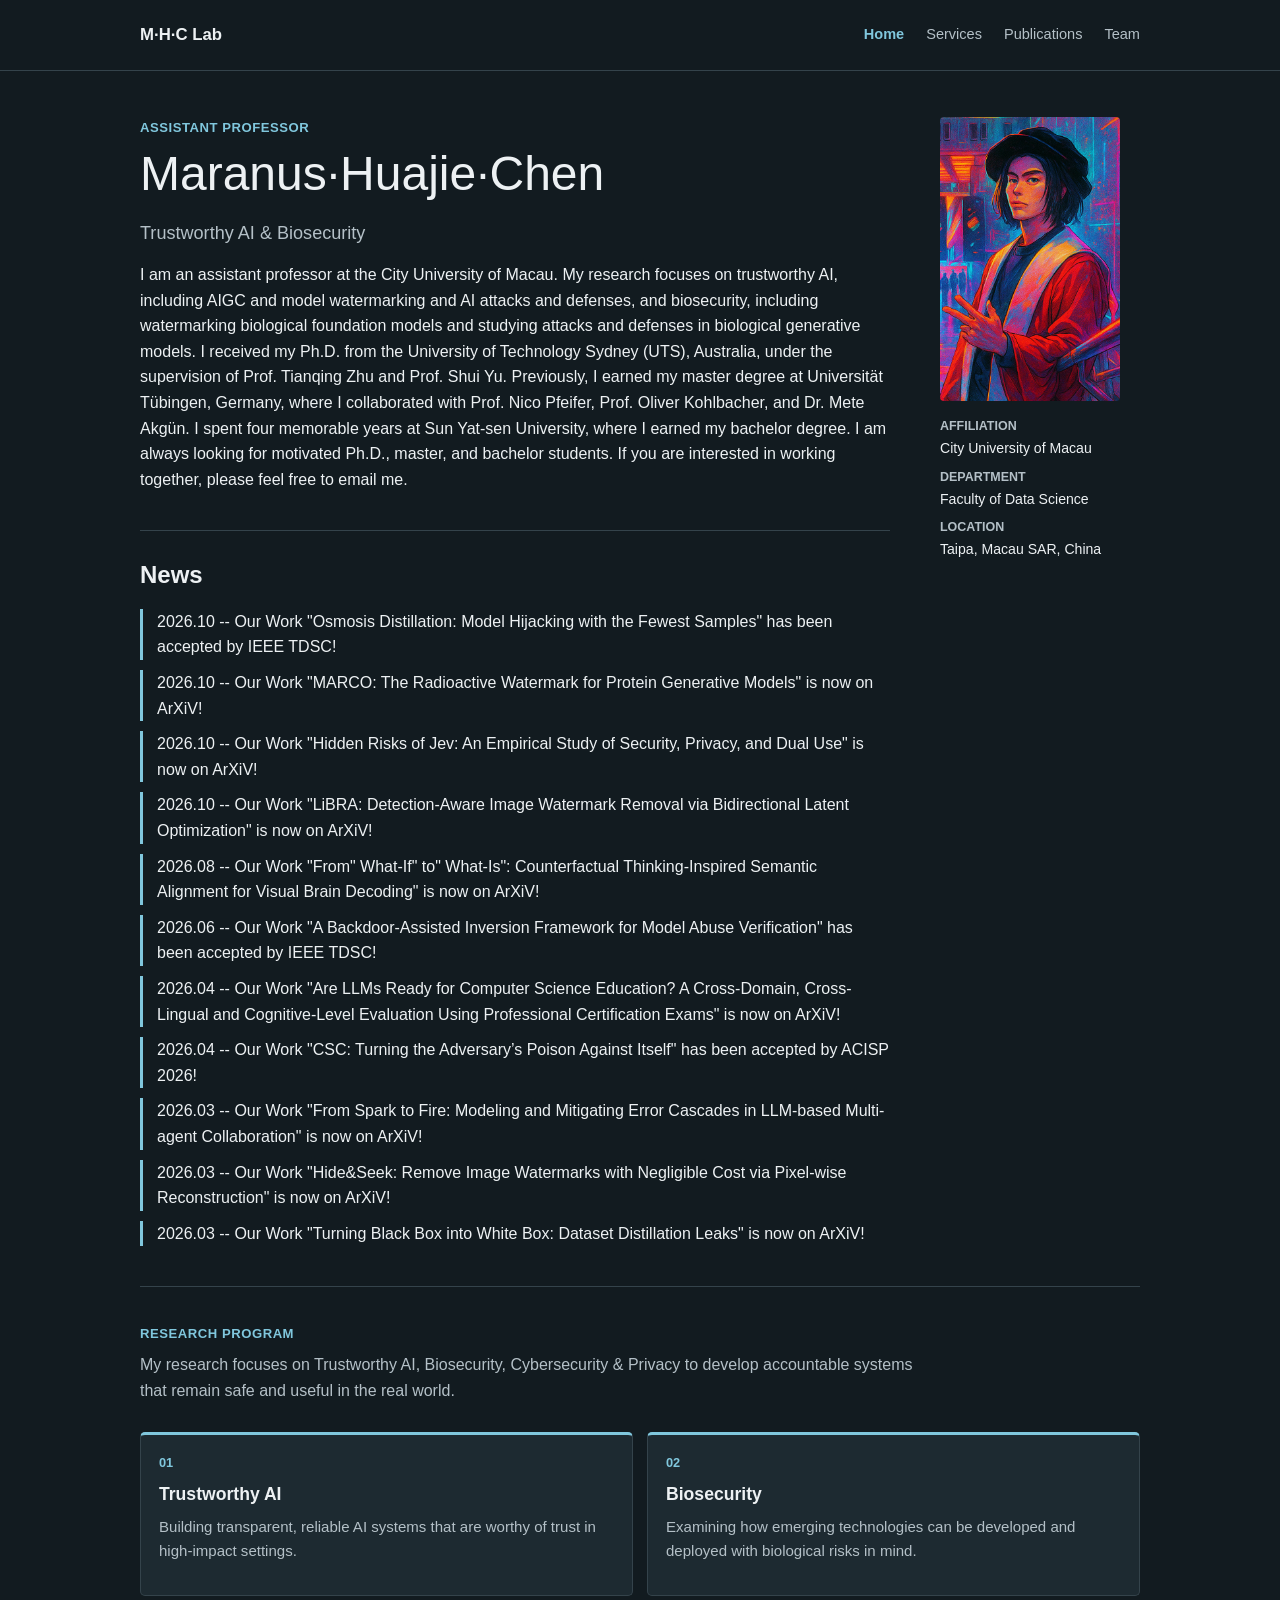
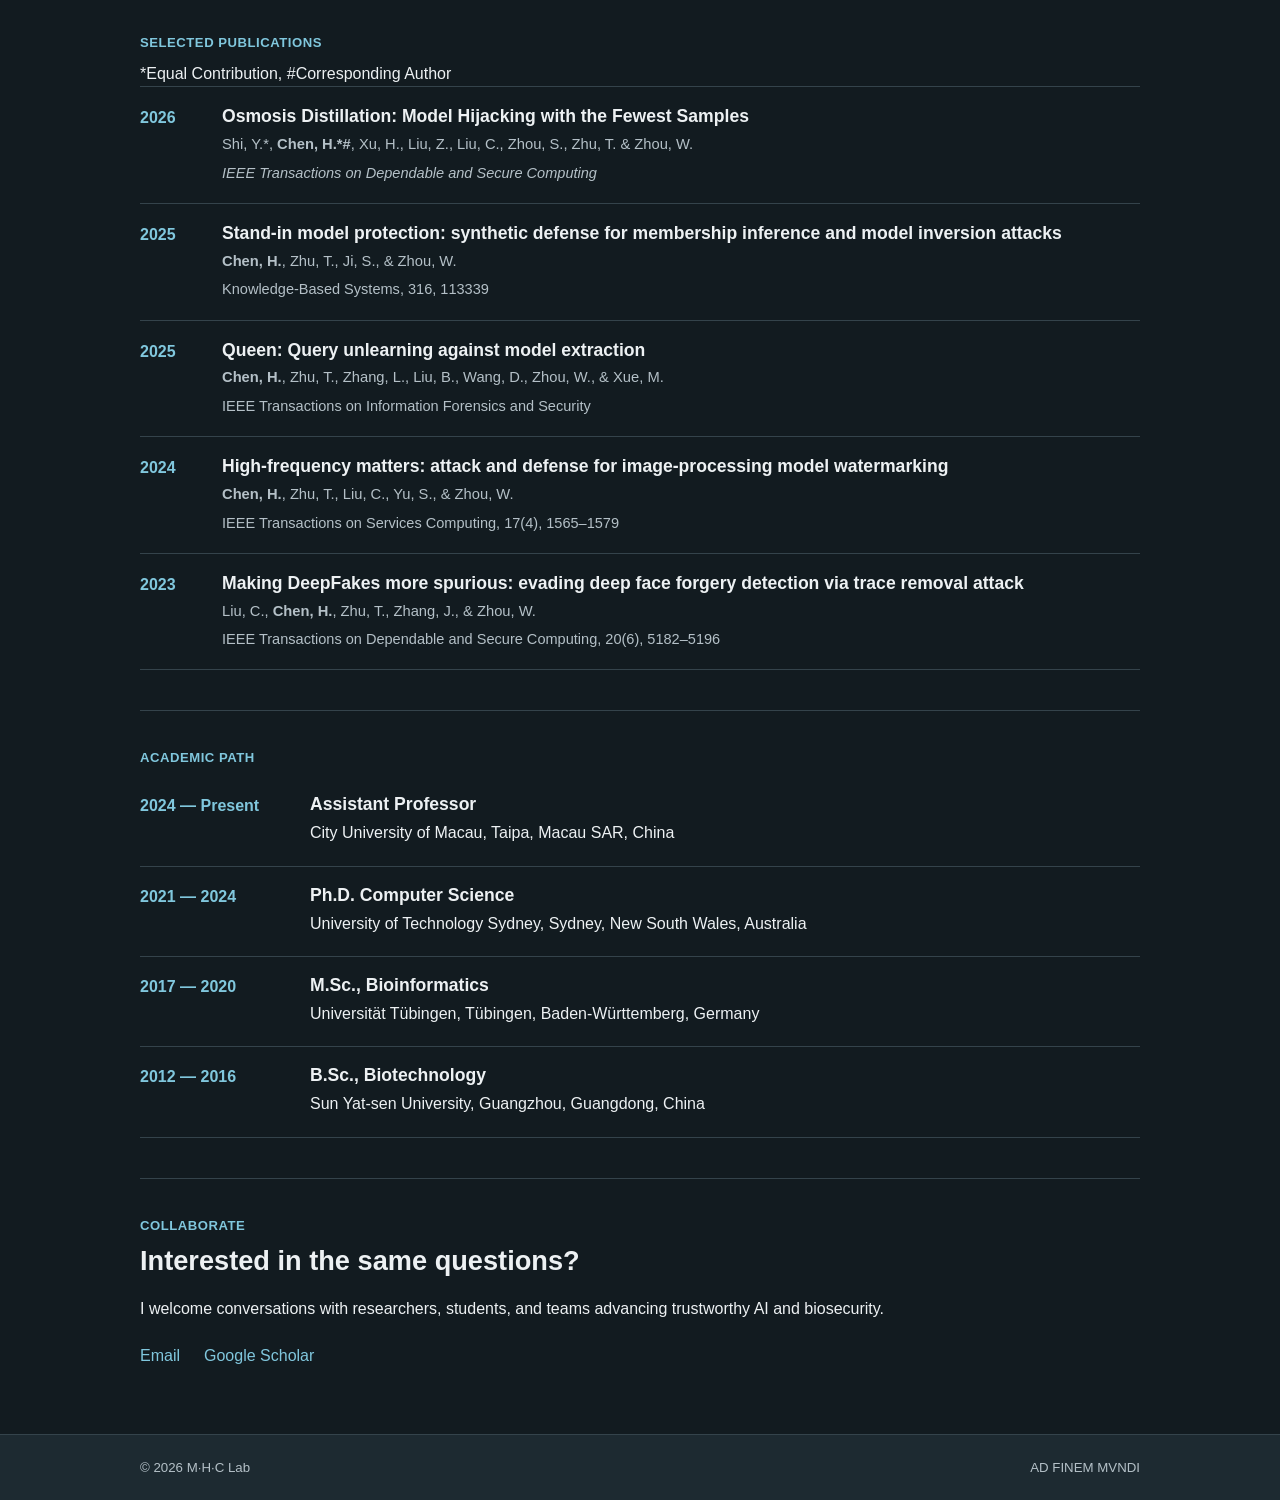
==== commit bd87e757: "Updated." ====
--- a/index.html
+++ b/index.html
@@ -62,6 +62,17 @@
           <article class="research-card"><div class="number">01</div><h3>Trustworthy AI</h3><p>Building transparent, reliable AI systems that are worthy of trust in high-impact settings.</p></article>
           <article class="research-card"><div class="number">02</div><h3>Biosecurity</h3><p>Examining how emerging technologies can be developed and deployed with biological risks in mind.</p></article>
         </div>
+        <div class="selected-publications reveal">
+          <div class="eyebrow">Selected Publications</div>
+          <div>*Equal Contribution, #Corresponding Author</div>
+          <div class="publication-list">
+            <article class="publication"><div class="year">2026</div><div><h3>Osmosis Distillation: Model Hijacking with the Fewest Samples</h3><p>Shi, Y.*, <strong>Chen, H.*#</strong>, Xu, H., Liu, Z., Liu, C., Zhou, S., Zhu, T. &amp; Zhou, W.</p></div><div class="journal"><em>IEEE Transactions on Dependable and Secure Computing</em></div></article>
+            <article class="publication"><div class="year">2025</div><div><h3>Stand-in model protection: synthetic defense for membership inference and model inversion attacks</h3><p><strong>Chen, H.</strong>, Zhu, T., Ji, S., &amp; Zhou, W.</p></div><div class="journal">Knowledge-Based Systems, 316, 113339</div></article>
+            <article class="publication"><div class="year">2025</div><div><h3>Queen: Query unlearning against model extraction</h3><p><strong>Chen, H.</strong>, Zhu, T., Zhang, L., Liu, B., Wang, D., Zhou, W., &amp; Xue, M.</p></div><div class="journal">IEEE Transactions on Information Forensics and Security</div></article>
+            <article class="publication"><div class="year">2024</div><div><h3>High-frequency matters: attack and defense for image-processing model watermarking</h3><p><strong>Chen, H.</strong>, Zhu, T., Liu, C., Yu, S., &amp; Zhou, W.</p></div><div class="journal">IEEE Transactions on Services Computing, 17(4), 1565–1579</div></article>
+            <article class="publication"><div class="year">2023</div><div><h3>Making DeepFakes more spurious: evading deep face forgery detection via trace removal attack</h3><p>Liu, C., <strong>Chen, H.</strong>, Zhu, T., Zhang, J., &amp; Zhou, W.</p></div><div class="journal">IEEE Transactions on Dependable and Secure Computing, 20(6), 5182–5196</div></article>
+          </div>
+        </div>
       </div>
     </section>
 
--- a/style.css
+++ b/style.css
@@ -36,6 +36,7 @@
 .research-grid { display: grid; grid-template-columns: repeat(2, 1fr); gap: 14px; }
 .research-card { padding: 18px; border: 1px solid var(--line); border-top: 3px solid var(--accent); border-radius: 5px; background: var(--soft); }
 .research-card p, .service-card p { color: var(--muted); font-size: .94rem; }.number { color: var(--accent); font-size: .8rem; font-weight: 700; margin-bottom: 10px; }
+.selected-publications { margin-top: 36px; }
 .service-grid { display: grid; grid-template-columns: 1fr 1fr; gap: 32px; }.service-list { padding: 0; list-style: none; }.service-list li { padding: 10px 0; border-bottom: 1px solid var(--line); }.service-list strong { display: block; color: var(--accent); font-size: .88rem; }
 .publication { display: grid; grid-template-columns: 62px 1fr; gap: 5px 20px; padding: 18px 0; border-bottom: 1px solid var(--line); }.publication:first-child { border-top: 1px solid var(--line); }.publication h3 { margin-bottom: 4px; }.publication p { color: var(--muted); font-size: .92rem; margin: 0; }.year { color: var(--accent); font-weight: 700; }.journal { grid-column: 2; color: var(--muted); font-size: .91rem; }
 .timeline-item { display: grid; grid-template-columns: 150px 1fr; gap: 20px; padding: 17px 0; border-bottom: 1px solid var(--line); }.timeline-item time { color: var(--accent); font-weight: 600; }.timeline-item h3, .timeline-item p { margin-bottom: 3px; }
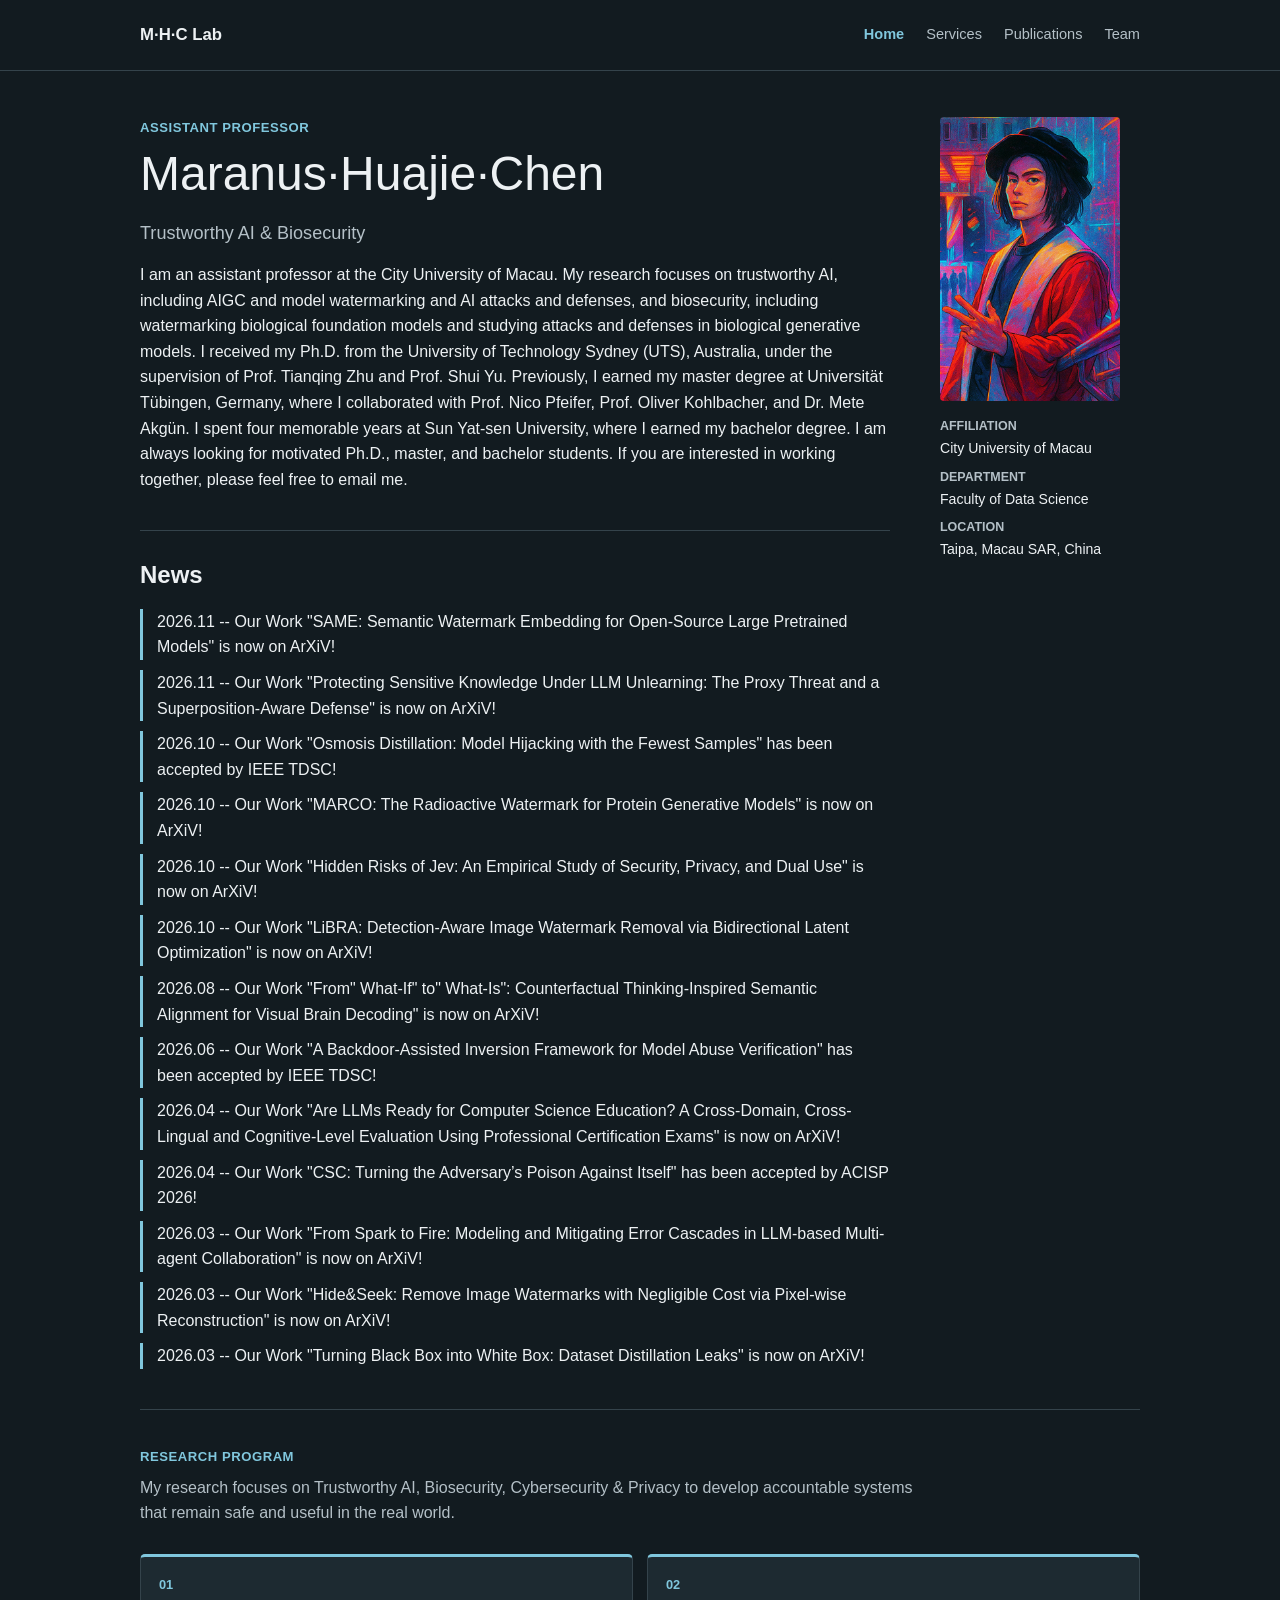
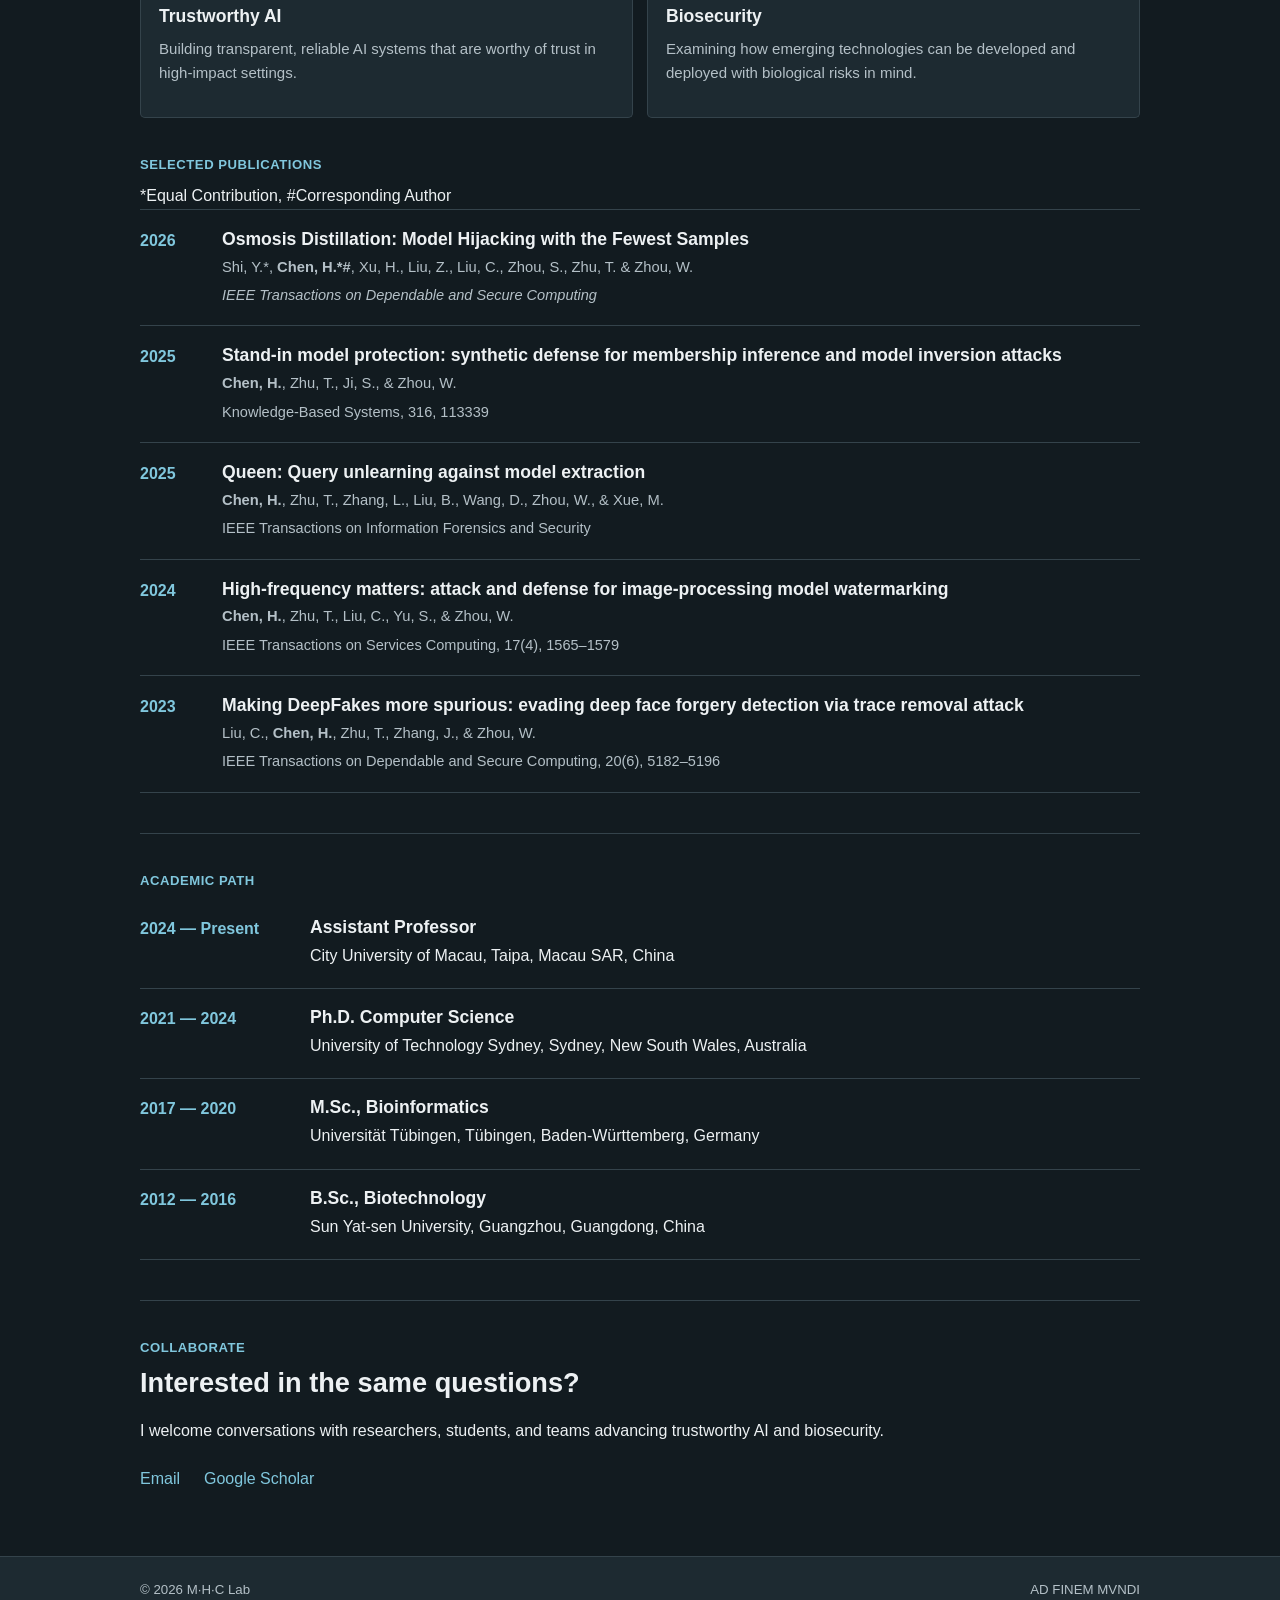
==== commit 4a926a90: "Updated" ====
--- a/index.html
+++ b/index.html
@@ -26,6 +26,8 @@
           <div><p>I am an assistant professor at the City University of Macau. My research focuses on trustworthy AI, including AIGC and model watermarking and AI attacks and defenses, and biosecurity, including watermarking biological foundation models and studying attacks and defenses in biological generative models. I received my Ph.D. from the University of Technology Sydney (UTS), Australia, under the supervision of Prof. Tianqing Zhu and Prof. Shui Yu. Previously, I earned my master degree at Universität Tübingen, Germany, where I collaborated with Prof. Nico Pfeifer, Prof. Oliver Kohlbacher, and Dr. Mete Akgün. I spent four memorable years at Sun Yat-sen University, where I earned my bachelor degree. I am always looking for motivated Ph.D., master, and bachelor students. If you are interested in working together, please feel free to email me.</p></div>
           <div class="ticker">
             <div class="ticker-track">
+              <span>2026.11 -- Our Work "SAME: Semantic Watermark Embedding for Open-Source Large Pretrained Models" is now on ArXiV!</span>
+              <span>2026.11 -- Our Work "Protecting Sensitive Knowledge Under LLM Unlearning: The Proxy Threat and a Superposition-Aware Defense" is now on ArXiV!</span>
               <span>2026.10 -- Our Work "Osmosis Distillation: Model Hijacking with the Fewest Samples" has been accepted by IEEE TDSC!</span>
               <span>2026.10 -- Our Work "MARCO: The Radioactive Watermark for Protein Generative Models" is now on ArXiV!</span>
               <span>2026.10 -- Our Work "Hidden Risks of Jev: An Empirical Study of Security, Privacy, and Dual Use" is now on ArXiV!</span>
